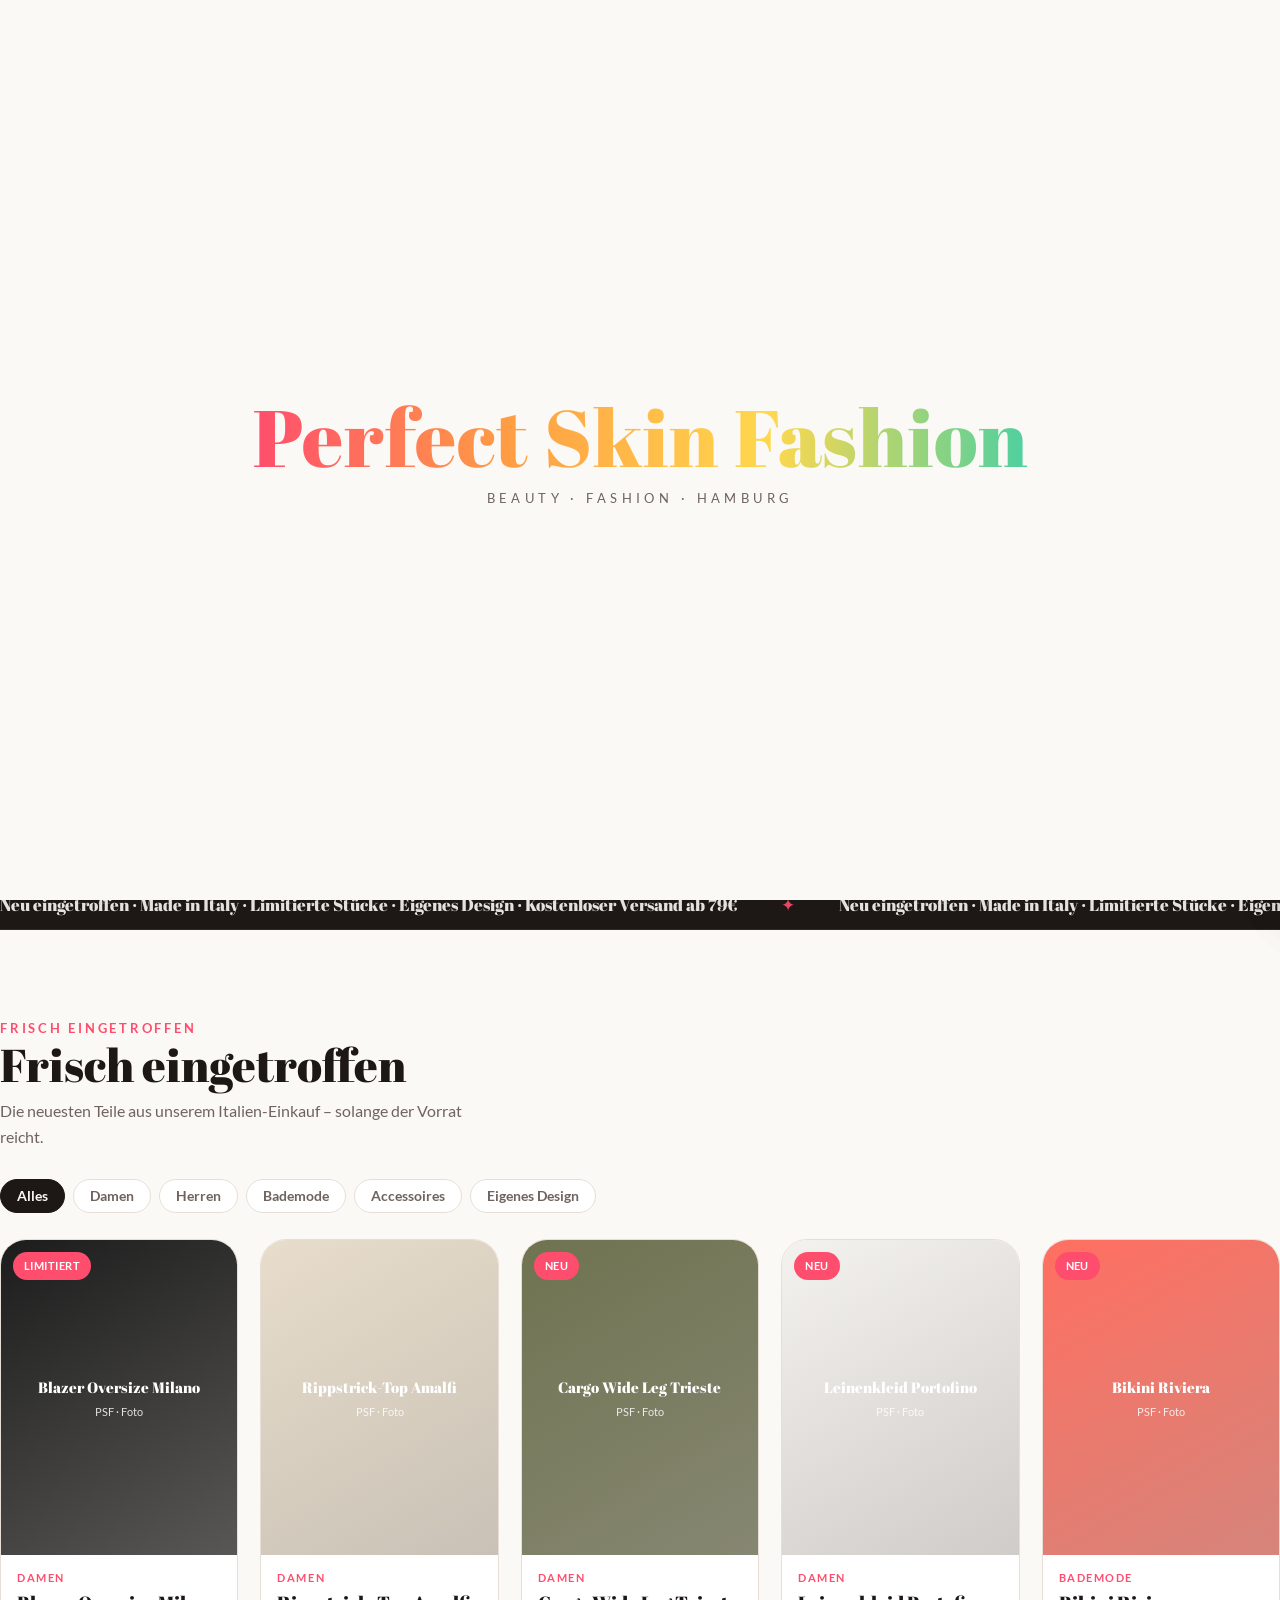
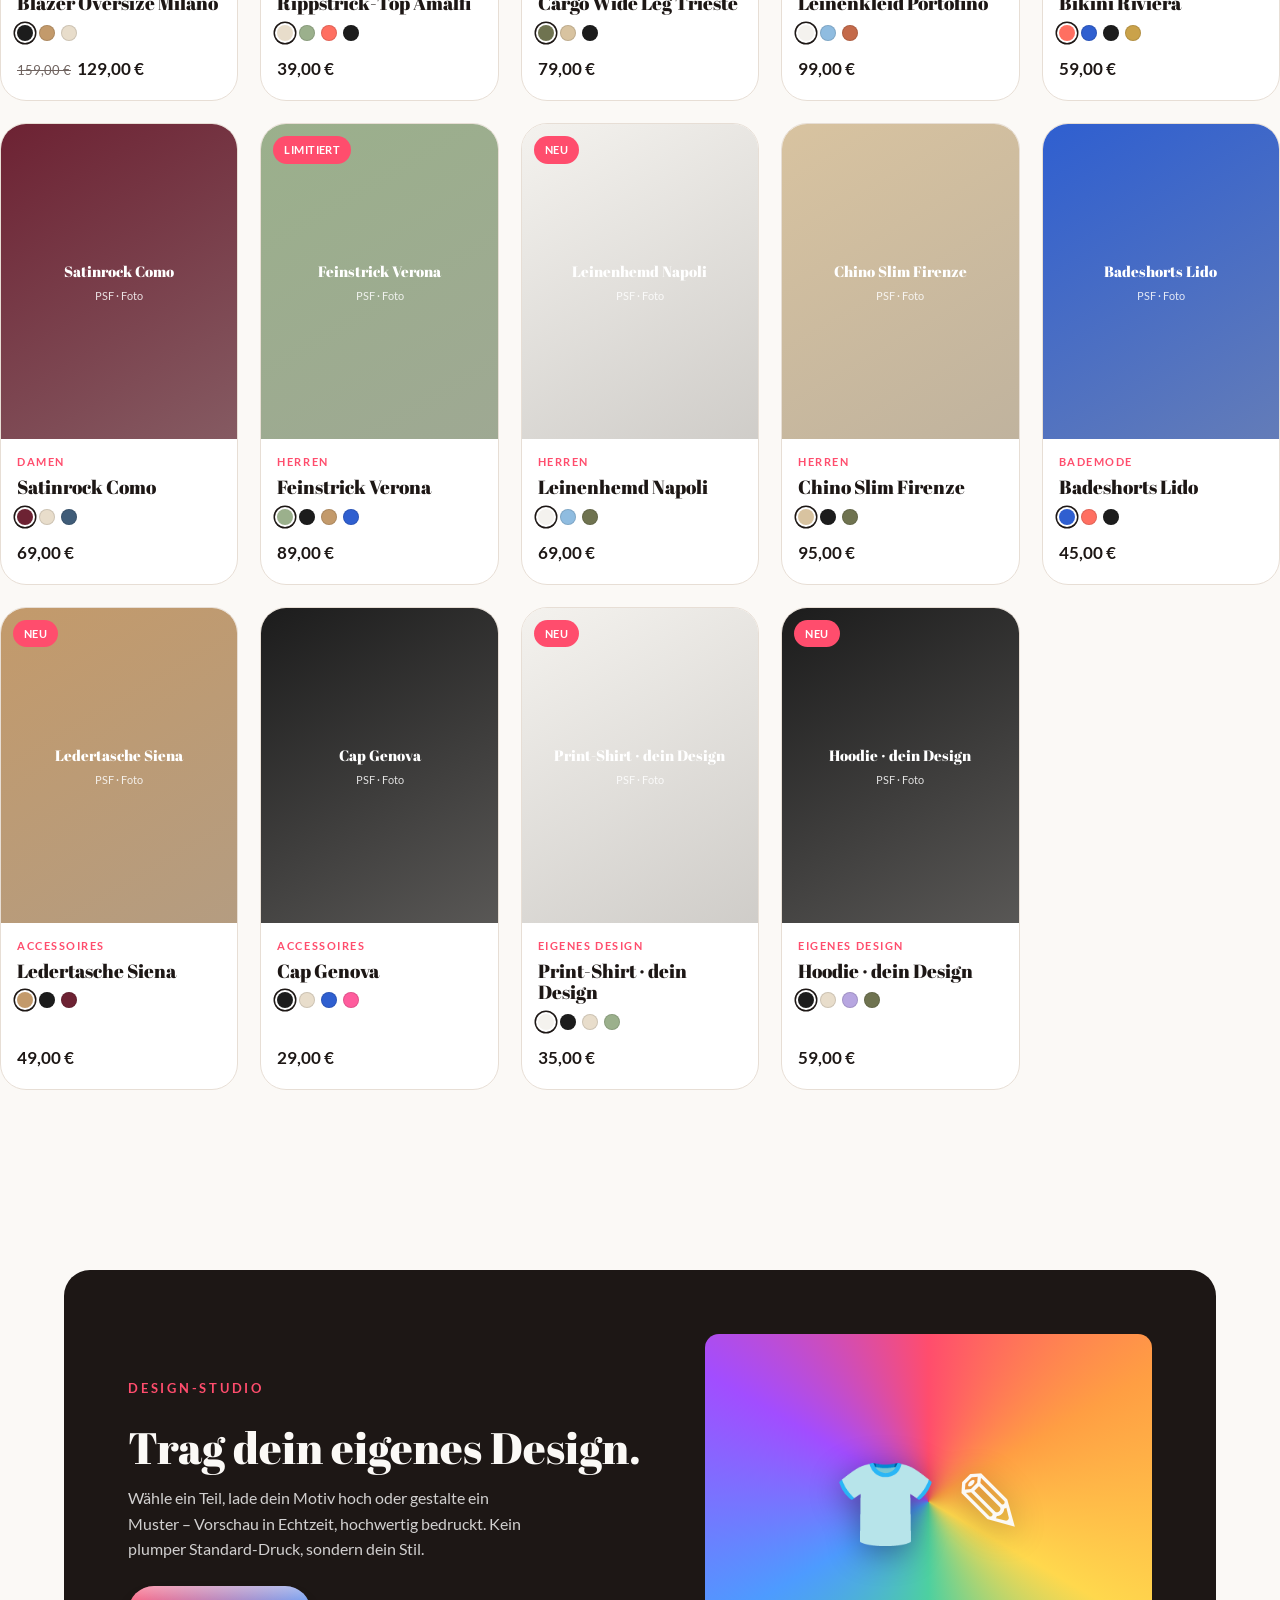
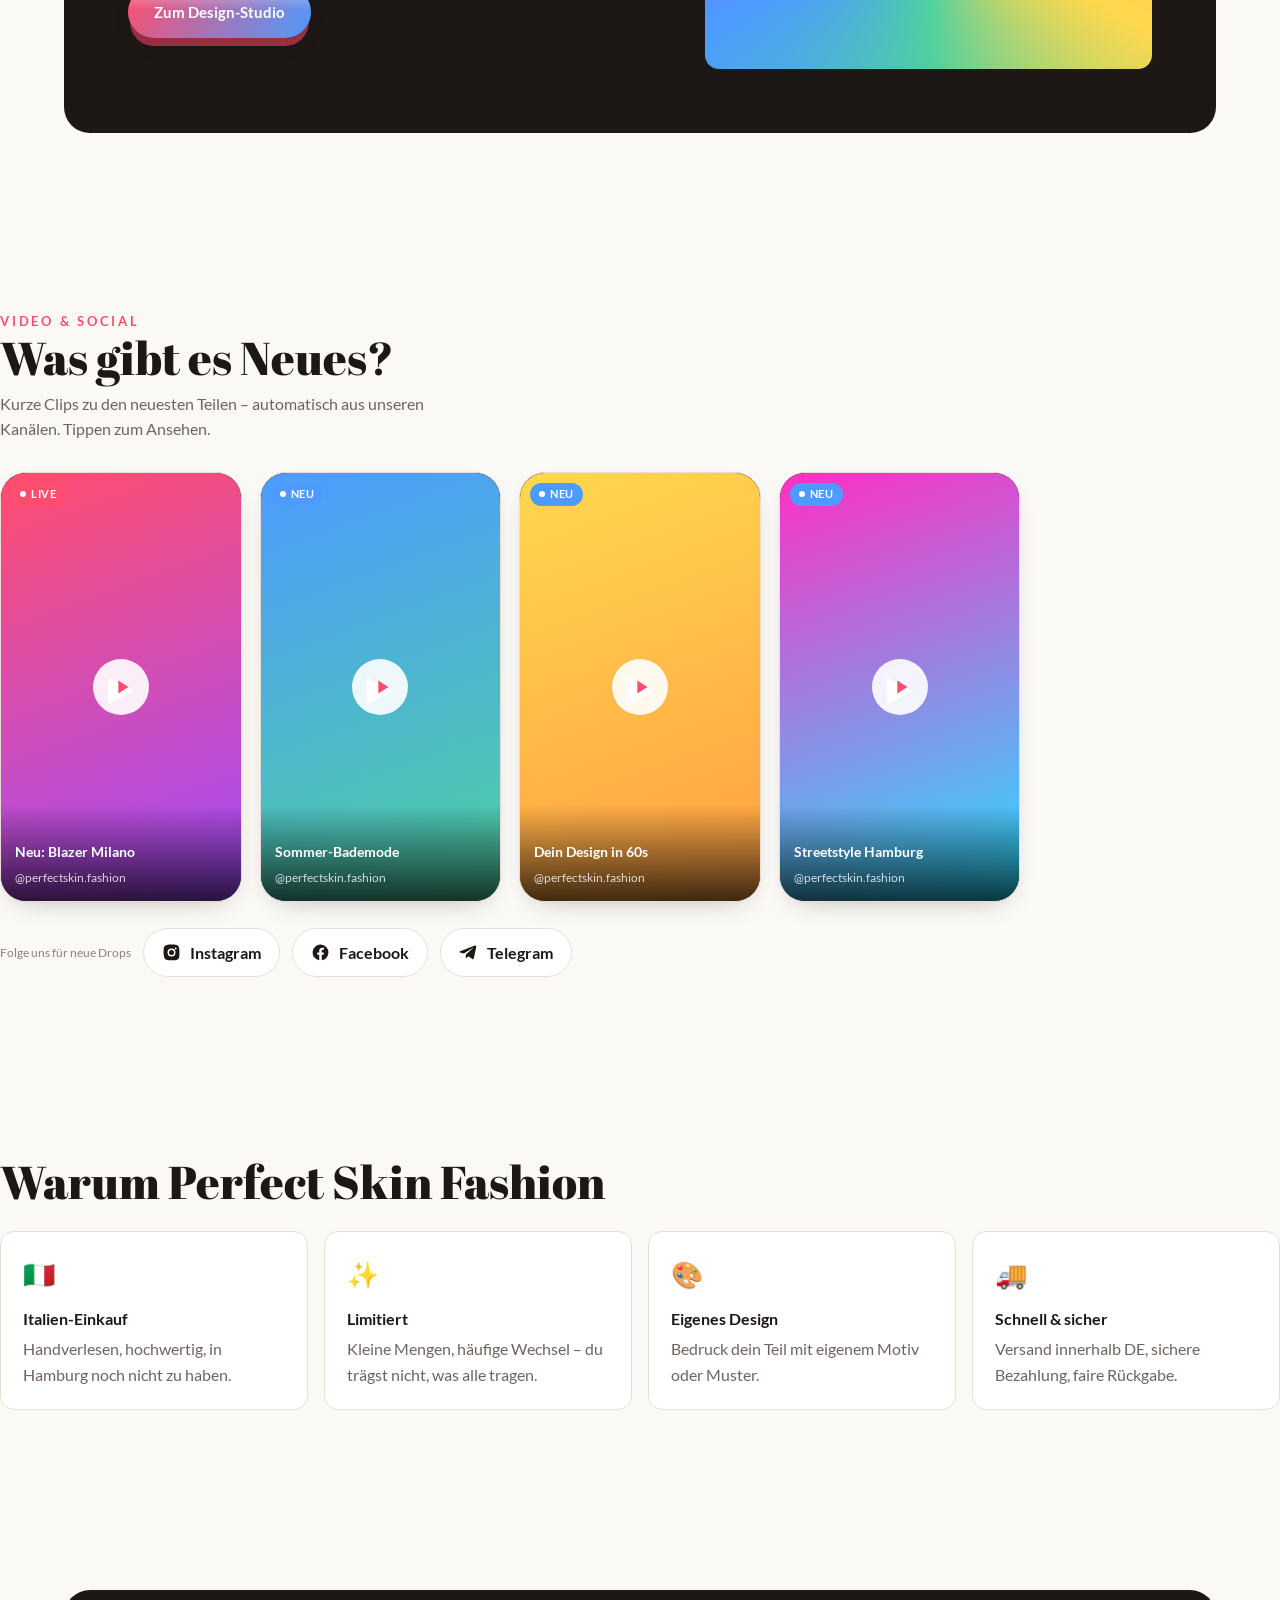
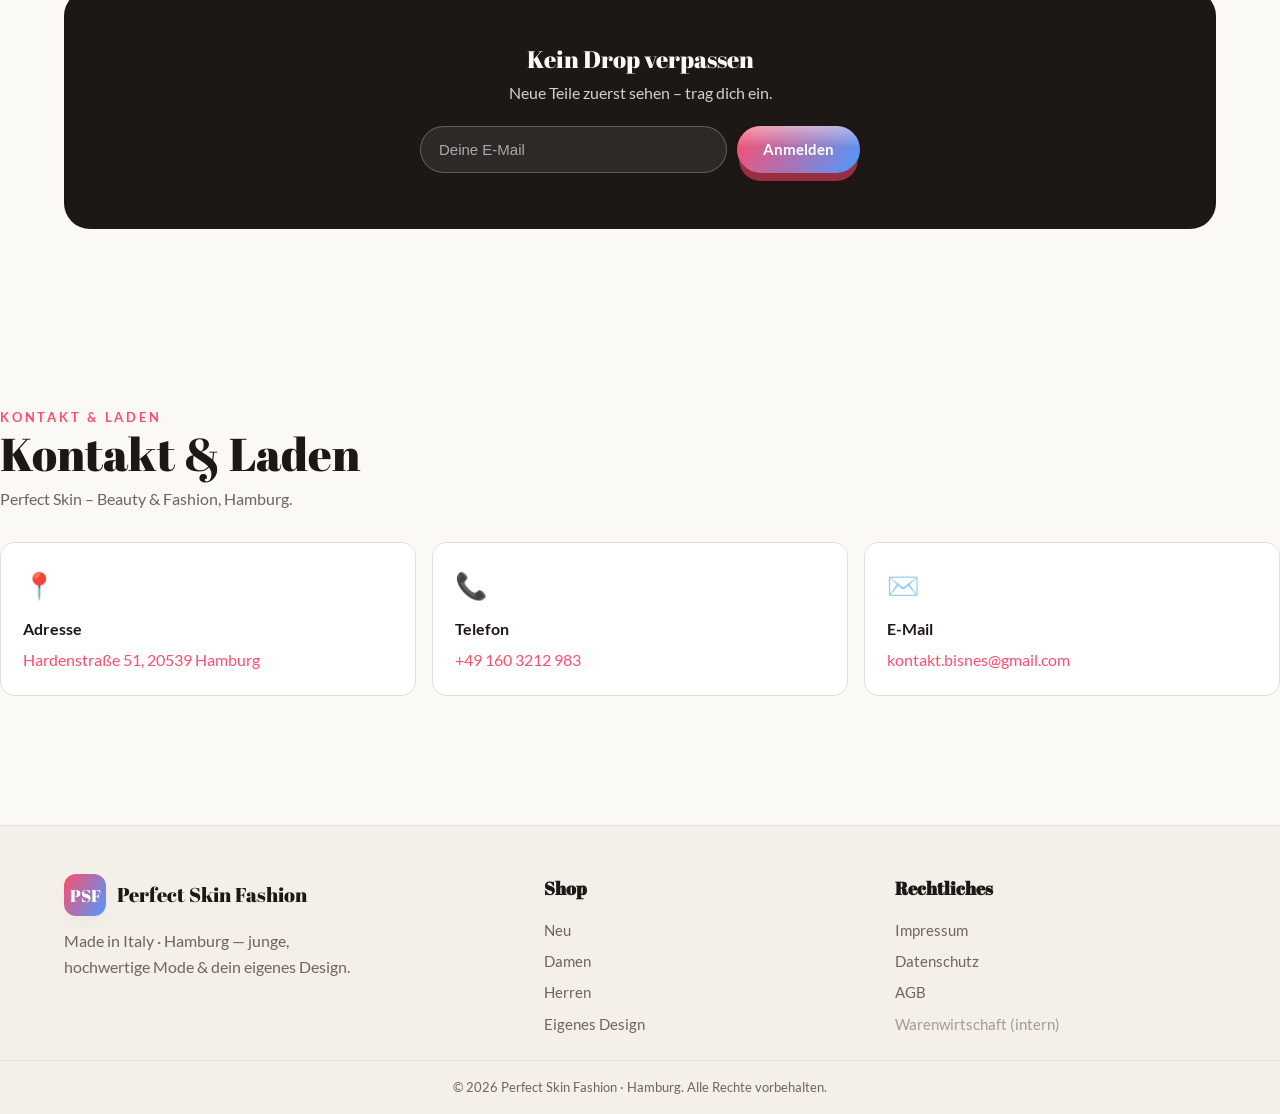
==== index.html @ 399b7d96 "Fashion-Shop, Design-Studio & Warenwirtschaft (Probephase) - index.html: Shop-Startseite mit bewegte" ====
<!DOCTYPE html>
<html lang="de" data-theme="creme">
<head>
  <meta charset="UTF-8">
  <meta name="viewport" content="width=device-width, initial-scale=1.0">
  <title>Perfect Skin Fashion — Made in Italy · Hamburg</title>
  <meta name="description" content="Perfect Skin Fashion — hochwertige, junge Mode aus Italien, in Hamburg noch nicht zu haben. Limitierte Teile, Bademode und dein eigenes Design zum Bedrucken. Shop mit Live-Vorschauen aus Instagram & Facebook.">
  <meta name="theme-color" content="#ff4d6d">
  <link rel="icon" type="image/svg+xml" href="assets/favicon.svg">
  <link rel="manifest" href="manifest.webmanifest">
  <meta property="og:title" content="Perfect Skin Fashion — Made in Italy · Hamburg">
  <meta property="og:description" content="Junge, hochwertige Mode aus Italien. Limitiert. Mit eigenem Design zum Bedrucken.">
  <meta property="og:type" content="website">
  <link rel="preload" href="assets/fonts/Lato-400-latin.woff2" as="font" type="font/woff2" crossorigin>
  <link rel="preload" href="assets/fonts/AbrilFatface-400-latin.woff2" as="font" type="font/woff2" crossorigin>
  <link rel="stylesheet" href="styles.css">
</head>
<body>

  <!-- ===== INTRO (Regenbogen-Schleife) ===== -->
  <div class="intro" id="intro" aria-hidden="true">
    <span class="intro__ribbon a"></span>
    <span class="intro__ribbon b"></span>
    <span class="intro__ribbon c"></span>
    <div class="intro__brand">
      <h1>Perfect Skin Fashion</h1>
      <p data-i18n="intro_sub">Beauty · Fashion · Hamburg</p>
    </div>
  </div>

  <!-- ===== Regenbogen-Rahmen (bleibt als Zierrahmen) ===== -->
  <div class="rainbow-frame" aria-hidden="true"></div>

  <!-- ===== Bewegter Hintergrund ===== -->
  <div class="bg-aurora" aria-hidden="true"><span></span><span></span><span></span></div>

  <!-- ===== TOPBAR: Sprache + Design ===== -->
  <div class="topbar">
    <div class="topbar__inner">
      <div class="pillrow" role="group" aria-label="Sprache">
        <span class="topbar__label">
          <svg viewBox="0 0 24 24" width="14" height="14"><path fill="currentColor" d="M12 2a10 10 0 1 0 0 20 10 10 0 0 0 0-20Zm7.9 9h-3.5a15.7 15.7 0 0 0-1.2-5.4A8 8 0 0 1 19.9 11ZM12 4c.9 1.2 1.9 3.4 2.2 7H9.8C10.1 7.4 11.1 5.2 12 4ZM4.1 13h3.5c.1 2 .5 3.8 1.2 5.4A8 8 0 0 1 4.1 13Zm3.5-2H4.1a8 8 0 0 1 4.7-5.4A15.7 15.7 0 0 0 7.6 11Zm4.4 9c-.9-1.2-1.9-3.4-2.2-7h4.4c-.3 3.6-1.3 5.8-2.2 7Zm3.3-1.6c.6-1.6 1-3.4 1.2-5.4h3.5a8 8 0 0 1-4.7 5.4Z"/></svg>
        </span>
        <button class="pill lang-btn is-active" data-lang="de">DE</button>
        <button class="pill lang-btn" data-lang="en">EN</button>
        <button class="pill lang-btn" data-lang="ru">RU</button>
        <button class="pill lang-btn" data-lang="es">ES</button>
      </div>
      <div class="pillrow" role="group" aria-label="Design">
        <button class="pill pill--swatch theme-btn is-active" data-theme-pick="creme"><i style="background:#fbf9f6"></i><i style="background:#ff4d6d"></i>Crème</button>
        <button class="pill pill--swatch theme-btn" data-theme-pick="mokka"><i style="background:#141010"></i><i style="background:#ffb347"></i>Mokka</button>
        <button class="pill pill--swatch theme-btn" data-theme-pick="neon"><i style="background:#0d0b1a"></i><i style="background:#ff2ec4"></i>Neon</button>
        <button class="pill pill--swatch theme-btn" data-theme-pick="pastel"><i style="background:#fff7fb"></i><i style="background:#ff86b3"></i>Pastell</button>
        <button class="pill pill--swatch theme-btn" data-theme-pick="mono"><i style="background:#fff"></i><i style="background:#111"></i>Mono</button>
        <button class="pill" id="hard-reload" title="Hard Reload">⟳</button>
      </div>
    </div>
  </div>

  <!-- ===== HEADER / NAV ===== -->
  <header class="header" id="top">
    <div class="header__inner">
      <a class="logo" href="#top" aria-label="Perfect Skin Fashion">
        <span class="logo__mark">PSF</span>
        <span>
          <span class="logo__title">Perfect Skin Fashion</span><br>
          <span class="logo__sub">Made in Italy · Hamburg</span>
        </span>
      </a>
      <nav class="nav">
        <a class="nav__link" href="#new" data-i18n="nav_new">Neu</a>
        <a class="nav__link" href="#new" data-i18n="nav_women">Damen</a>
        <a class="nav__link" href="#new" data-i18n="nav_men">Herren</a>
        <a class="nav__link" href="design-studio.html" data-i18n="nav_design">Eigenes Design</a>
        <a class="nav__link" href="#reels" data-i18n="nav_reels">Videos</a>
        <a class="nav__link" href="#contact" data-i18n="nav_contact">Kontakt</a>
      </nav>
      <div class="nav__actions">
        <button class="cart-btn" aria-label="Warenkorb">
          <svg viewBox="0 0 24 24"><path d="M7 4h-2l-1 2v0M6 6h15l-1.5 9h-12L6 6Zm2 13a1.5 1.5 0 1 0 0 3 1.5 1.5 0 0 0 0-3Zm9 0a1.5 1.5 0 1 0 0 3 1.5 1.5 0 0 0 0-3Z" fill="none" stroke="currentColor" stroke-width="1.8" stroke-linejoin="round"/></svg>
          <span class="cart-count">0</span>
        </button>
        <button class="burger" aria-label="Menü"><span></span><span></span><span></span></button>
      </div>
    </div>
  </header>

  <!-- ===== MOBILE NAV ===== -->
  <nav class="mnav" id="mnav">
    <a href="#new" data-i18n="nav_new">Neu</a>
    <a href="#new" data-i18n="nav_women">Damen</a>
    <a href="#new" data-i18n="nav_men">Herren</a>
    <a href="design-studio.html" data-i18n="nav_design">Eigenes Design</a>
    <a href="#reels" data-i18n="nav_reels">Videos</a>
    <a href="#contact" data-i18n="nav_contact">Kontakt</a>
  </nav>

  <main>
    <!-- ===== HERO ===== -->
    <section class="hero wrap">
      <div class="hero__grid">
        <div>
          <p class="eyebrow hero__eyebrow" data-i18n="hero_eyebrow">Neu in Hamburg · Made in Italy</p>
          <h1 class="hero__title"><span data-i18n="hero_title_a">Mode, die es hier</span> <em data-i18n="hero_title_em">so noch nicht gibt.</em></h1>
          <p class="hero__text" data-i18n="hero_text">Hochwertige, junge Bekleidung – in Italien handverlesen. Fresh, modern, limitiert. Und wenn du willst: mit deinem ganz eigenen Design.</p>
          <div class="hero__cta">
            <a class="btn3d btn3d--float" href="#new" data-i18n="hero_shop">Kollektion ansehen</a>
            <a class="btn3d btn3d--ghost" href="design-studio.html" data-i18n="hero_design">Selbst gestalten</a>
          </div>
          <div class="hero__stats">
            <div class="hero__stat"><b>20+</b><span data-i18n="stat_new">neue Teile / Woche</span></div>
            <div class="hero__stat"><b>🇮🇹</b><span data-i18n="stat_it">Einkauf in Italien</span></div>
            <div class="hero__stat"><b>48h</b><span data-i18n="stat_ship">Versand DE</span></div>
          </div>
        </div>
        <div class="hero__stage">
          <div class="hero__card hero__card--1"><div class="ph" style="background:linear-gradient(150deg,#ff4d6d,#a24dff)"><span>Blazer Milano<small>PSF · Foto folgt</small></span></div></div>
          <div class="hero__card hero__card--2"><div class="ph" style="background:linear-gradient(150deg,#4d9bff,#4dd0a0)"><span>Bikini Riviera<small>PSF · Foto folgt</small></span></div></div>
          <div class="hero__card hero__card--3"><div class="ph" style="background:linear-gradient(150deg,#ffd84d,#ff9e43)"><span>Dein Design<small>PSF · Foto folgt</small></span></div></div>
        </div>
      </div>
    </section>

    <!-- ===== TICKER ===== -->
    <div class="ticker"><div class="ticker__track">
      <span data-i18n="ticker">Neu eingetroffen · Made in Italy · Limitierte Stücke · Eigenes Design · Kostenloser Versand ab 79€</span>
      <span data-i18n="ticker">Neu eingetroffen · Made in Italy · Limitierte Stücke · Eigenes Design · Kostenloser Versand ab 79€</span>
    </div></div>

    <!-- ===== NEU / PRODUKTE ===== -->
    <section class="sec wrap" id="new">
      <div class="sec__head">
        <div>
          <p class="eyebrow" data-i18n="new_title">Frisch eingetroffen</p>
          <h2 class="sec__title" data-i18n="new_title">Frisch eingetroffen</h2>
          <p class="sec__sub" data-i18n="new_sub">Die neuesten Teile aus unserem Italien-Einkauf – solange der Vorrat reicht.</p>
        </div>
      </div>
      <div class="filters">
        <button class="chip is-active" data-filter="all" data-i18n="f_all">Alles</button>
        <button class="chip" data-filter="women" data-i18n="f_women">Damen</button>
        <button class="chip" data-filter="men" data-i18n="f_men">Herren</button>
        <button class="chip" data-filter="swim" data-i18n="f_swim">Bademode</button>
        <button class="chip" data-filter="acc" data-i18n="f_acc">Accessoires</button>
        <button class="chip" data-filter="design" data-i18n="f_design">Eigenes Design</button>
      </div>
      <div class="grid" id="product-grid"></div>
    </section>

    <!-- ===== DESIGN-STUDIO-BANNER ===== -->
    <section class="sec">
      <div class="studio">
        <div class="studio__inner">
          <div>
            <p class="eyebrow" style="color:var(--accent)" data-i18n="studio_eyebrow">Design-Studio</p>
            <h2 data-i18n="studio_title">Trag dein eigenes Design.</h2>
            <p data-i18n="studio_text">Wähle ein Teil, lade dein Motiv hoch oder gestalte ein Muster – Vorschau in Echtzeit, hochwertig bedruckt. Kein plumper Standard-Druck, sondern dein Stil.</p>
            <a class="btn3d btn3d--float" href="design-studio.html" data-i18n="studio_cta">Zum Design-Studio</a>
          </div>
          <div class="studio__art" aria-hidden="true"></div>
        </div>
      </div>
    </section>

    <!-- ===== VIDEO / SOCIAL ===== -->
    <section class="sec wrap" id="reels">
      <div class="sec__head">
        <div>
          <p class="eyebrow" data-i18n="reels_eyebrow">Video & Social</p>
          <h2 class="sec__title" data-i18n="reels_title">Was gibt es Neues?</h2>
          <p class="sec__sub" data-i18n="reels_sub">Kurze Clips zu den neuesten Teilen – automatisch aus unseren Kanälen. Tippen zum Ansehen.</p>
        </div>
      </div>
      <div class="reels" id="reels-grid"></div>
      <div class="social-row">
        <span class="topbar__label" style="align-self:center" data-i18n="social_follow">Folge uns für neue Drops</span>
        <a class="social-link" href="https://www.instagram.com/" target="_blank" rel="noopener">
          <svg viewBox="0 0 24 24"><path d="M12 2c2.7 0 3.1 0 4.1.1 1.1 0 1.8.2 2.5.5.6.2 1.1.5 1.6 1s.8 1 1 1.6c.3.6.4 1.4.5 2.5C22 8.9 22 9.3 22 12s0 3.1-.1 4.1c0 1.1-.2 1.8-.5 2.5-.2.6-.5 1.1-1 1.6s-1 .8-1.6 1c-.6.3-1.4.4-2.5.5-1 .1-1.4.1-4.1.1s-3.1 0-4.1-.1c-1.1 0-1.8-.2-2.5-.5-.6-.2-1.1-.5-1.6-1s-.8-1-1-1.6c-.3-.6-.4-1.4-.5-2.5C2 15.1 2 14.7 2 12s0-3.1.1-4.1c0-1.1.2-1.8.5-2.5.2-.6.5-1.1 1-1.6s1-.8 1.6-1c.6-.3 1.4-.4 2.5-.5C8.9 2 9.3 2 12 2Zm0 5a5 5 0 1 0 0 10 5 5 0 0 0 0-10Zm0 8.2a3.2 3.2 0 1 1 0-6.4 3.2 3.2 0 0 1 0 6.4Zm5.3-9.5a1.2 1.2 0 1 0 0 2.4 1.2 1.2 0 0 0 0-2.4Z"/></svg>Instagram</a>
        <a class="social-link" href="https://www.facebook.com/" target="_blank" rel="noopener">
          <svg viewBox="0 0 24 24"><path d="M22 12a10 10 0 1 0-11.6 9.9v-7H7.9V12h2.5V9.8c0-2.5 1.5-3.9 3.8-3.9 1.1 0 2.2.2 2.2.2v2.5h-1.3c-1.2 0-1.6.8-1.6 1.6V12h2.8l-.4 2.9h-2.3v7A10 10 0 0 0 22 12Z"/></svg>Facebook</a>
        <a class="social-link" href="https://t.me/kontakt_AliS" target="_blank" rel="noopener">
          <svg viewBox="0 0 24 24"><path d="M21.9 4.3 18.7 19.5c-.2 1-.9 1.3-1.8.8l-5-3.7-2.4 2.3c-.3.3-.5.5-1 .5l.3-4.9 9-8.1c.4-.3-.1-.5-.6-.2L6.1 13.4l-4.8-1.5c-1-.3-1-1 .2-1.5l18.7-7.2c.9-.3 1.6.2 1.4 1.1Z"/></svg>Telegram</a>
      </div>
    </section>

    <!-- ===== USP ===== -->
    <section class="sec wrap">
      <h2 class="sec__title" style="margin-bottom:24px" data-i18n="usp_title">Warum Perfect Skin Fashion</h2>
      <div class="usp">
        <div class="usp__item"><div class="ic">🇮🇹</div><b data-i18n="usp1_t">Italien-Einkauf</b><p data-i18n="usp1_x">Handverlesen, hochwertig, in Hamburg noch nicht zu haben.</p></div>
        <div class="usp__item"><div class="ic">✨</div><b data-i18n="usp2_t">Limitiert</b><p data-i18n="usp2_x">Kleine Mengen, häufige Wechsel – du trägst nicht, was alle tragen.</p></div>
        <div class="usp__item"><div class="ic">🎨</div><b data-i18n="usp3_t">Eigenes Design</b><p data-i18n="usp3_x">Bedruck dein Teil mit eigenem Motiv oder Muster.</p></div>
        <div class="usp__item"><div class="ic">🚚</div><b data-i18n="usp4_t">Schnell & sicher</b><p data-i18n="usp4_x">Versand innerhalb DE, sichere Bezahlung, faire Rückgabe.</p></div>
      </div>
    </section>

    <!-- ===== NEWSLETTER ===== -->
    <section class="sec">
      <div class="news">
        <h2 data-i18n="news_title">Kein Drop verpassen</h2>
        <p style="color:rgba(255,255,255,.8);margin-top:8px" data-i18n="news_text">Neue Teile zuerst sehen – trag dich ein.</p>
        <form id="news-form">
          <input type="email" required data-i18n-ph="news_ph" placeholder="Deine E-Mail">
          <button class="btn3d" type="submit" data-i18n="news_btn">Anmelden</button>
        </form>
      </div>
    </section>

    <!-- ===== KONTAKT ===== -->
    <section class="sec wrap" id="contact">
      <div class="sec__head">
        <div>
          <p class="eyebrow" data-i18n="contact_title">Kontakt & Laden</p>
          <h2 class="sec__title" data-i18n="contact_title">Kontakt & Laden</h2>
          <p class="sec__sub" data-i18n="contact_sub">Perfect Skin – Beauty & Fashion, Hamburg.</p>
        </div>
      </div>
      <div class="usp">
        <div class="usp__item"><div class="ic">📍</div><b data-i18n="co_addr">Adresse</b><p><a href="https://www.google.com/maps/dir/?api=1&destination=53.5363949,10.0321941" target="_blank" rel="noopener" style="color:var(--accent);text-decoration:none">Hardenstraße 51, 20539 Hamburg</a></p></div>
        <div class="usp__item"><div class="ic">📞</div><b data-i18n="co_phone">Telefon</b><p><a href="tel:+491603212983" style="color:var(--accent);text-decoration:none">+49 160 3212 983</a></p></div>
        <div class="usp__item"><div class="ic">✉️</div><b data-i18n="co_mail">E-Mail</b><p><a href="mailto:kontakt.bisnes@gmail.com" style="color:var(--accent);text-decoration:none">kontakt.bisnes@gmail.com</a></p></div>
      </div>
    </section>
  </main>

  <!-- ===== FOOTER ===== -->
  <footer class="footer">
    <div class="footer__inner">
      <div>
        <div class="logo" style="margin-bottom:12px"><span class="logo__mark">PSF</span><span class="logo__title">Perfect Skin Fashion</span></div>
        <p style="max-width:34ch">Made in Italy · Hamburg — junge, hochwertige Mode & dein eigenes Design.</p>
      </div>
      <div>
        <h4 data-i18n="ft_shop">Shop</h4>
        <a href="#new" data-i18n="nav_new">Neu</a>
        <a href="#new" data-i18n="nav_women">Damen</a>
        <a href="#new" data-i18n="nav_men">Herren</a>
        <a href="design-studio.html" data-i18n="nav_design">Eigenes Design</a>
      </div>
      <div>
        <h4 data-i18n="ft_legal">Rechtliches</h4>
        <a href="impressum.html" data-i18n="ft_impressum">Impressum</a>
        <a href="impressum.html#datenschutz" data-i18n="ft_privacy">Datenschutz</a>
        <a href="impressum.html#agb" data-i18n="ft_agb">AGB</a>
        <a href="warehouse.html" data-i18n="warehouse" style="opacity:.6">Warenwirtschaft (intern)</a>
      </div>
    </div>
    <div class="footer__bottom"><span data-i18n="ft_copy">© 2026 Perfect Skin Fashion · Hamburg. Alle Rechte vorbehalten.</span></div>
  </footer>

  <!-- ===== WARENKORB-DRAWER ===== -->
  <div class="overlay" id="overlay"></div>
  <aside class="drawer" id="drawer" aria-label="Warenkorb">
    <div class="drawer__head"><h3 data-i18n="cart_title">Warenkorb</h3><button class="drawer__close" aria-label="close">&times;</button></div>
    <div class="drawer__body"></div>
    <div class="drawer__foot">
      <div class="drawer__total"><span data-i18n="cart_total">Summe</span><span>0,00 €</span></div>
      <button class="btn3d" data-checkout data-i18n="checkout">Zur Kasse</button>
    </div>
  </aside>

  <!-- ===== PRODUKT-MODAL ===== -->
  <div class="modal" id="modal" aria-label="Produkt"><div class="modal__card"></div></div>

  <script src="app.js"></script>
</body>
</html>
---- styles.css ----
/* ===================================================================
   Perfect Skin Fashion — styles
   Fashion-Shop (Hamburg). Angelehnt an Perfect Skin Beauty (Crème/Mokka),
   aber deutlich frischer: bewegter Hintergrund, Regenbogen-Intro + -Rahmen,
   3D-Buttons, mehrere Farb-Themes, Produkt-Hover-Zoom.
   UI-Text mehrsprachig (DE/EN/RU/ES) über app.js.
   =================================================================== */

/* ---------- Web-Fonts (selbst gehostet, aus der Beauty-Seite) ---------- */
@font-face{font-family:"Lato";font-style:normal;font-weight:400;font-display:swap;
  src:url("assets/fonts/Lato-400-latin.woff2") format("woff2");}
@font-face{font-family:"Lato";font-style:normal;font-weight:700;font-display:swap;
  src:url("assets/fonts/Lato-700-latin.woff2") format("woff2");}
@font-face{font-family:"Lato";font-style:normal;font-weight:300;font-display:swap;
  src:url("assets/fonts/Lato-300-latin.woff2") format("woff2");}
@font-face{font-family:"Abril Fatface";font-style:normal;font-weight:400;font-display:swap;
  src:url("assets/fonts/AbrilFatface-400-latin.woff2") format("woff2");}
@font-face{font-family:"Prata";font-style:normal;font-weight:400;font-display:swap;
  src:url("assets/fonts/Prata-400-cyrillic.woff2") format("woff2");}

/* ===================== THEMES (Farbwelten) ===================== */
:root{
  /* Basis: „Neon Crème" — hell, warm, mit frischem Coral-Akzent */
  --page:#fbf9f6; --section:#f4efe9; --card:#ffffff; --header-bg:rgba(251,249,246,.82);
  --ink:#1d1715; --body:#6f635f; --line:#e7ded5;
  --accent:#ff4d6d; --accent-2:#4d9bff; --accent-ink:#ffffff;
  --taupe:#ae9c96;
  --band-bg:#1d1715; --band-text:#fbf9f6;
  --radius:14px; --radius-lg:26px; --maxw:1280px;
  --pad-x:clamp(18px,5vw,110px);
  --shadow:0 24px 60px -28px rgba(29,23,21,.45);
  --shadow-sm:0 10px 28px -16px rgba(29,23,21,.40);
  --sheen:rgba(255,255,255,.55);
  --grad:linear-gradient(120deg,var(--accent),var(--accent-2));
  --rainbow:linear-gradient(90deg,#ff4d6d,#ff9e43,#ffd84d,#4dd0a0,#4d9bff,#a24dff,#ff4d6d);
  --blob-1:rgba(255,77,109,.16); --blob-2:rgba(77,155,255,.14); --blob-3:rgba(162,77,255,.12);
  --font-body:"Lato","Helvetica Neue",Arial,sans-serif;
  --font-head:"Abril Fatface","Prata",Georgia,serif;
}
:root[data-theme="mokka"]{
  --page:#141010; --section:#1e1815; --card:#271f1b; --header-bg:rgba(20,16,16,.86);
  --ink:#f5efe8; --body:#bda99f; --line:#3a2f28;
  --accent:#ffb347; --accent-2:#ff6f91; --accent-ink:#241812;
  --band-bg:#0d0a09; --band-text:#f5efe8;
  --shadow:0 24px 60px -28px rgba(0,0,0,.7);
  --blob-1:rgba(255,179,71,.12); --blob-2:rgba(255,111,145,.10); --blob-3:rgba(120,90,255,.10);
}
:root[data-theme="neon"]{
  --page:#0d0b1a; --section:#151130; --card:#1b1640; --header-bg:rgba(13,11,26,.82);
  --ink:#f2f0ff; --body:#b7b2d8; --line:#2c2560;
  --accent:#ff2ec4; --accent-2:#28e0ff; --accent-ink:#0d0b1a;
  --band-bg:#080614; --band-text:#f2f0ff;
  --shadow:0 24px 70px -26px rgba(120,40,255,.55);
  --blob-1:rgba(255,46,196,.20); --blob-2:rgba(40,224,255,.18); --blob-3:rgba(120,60,255,.18);
}
:root[data-theme="pastel"]{
  --page:#fff7fb; --section:#fdeef6; --card:#ffffff; --header-bg:rgba(255,247,251,.82);
  --ink:#3a2b38; --body:#8a7686; --line:#f3dced;
  --accent:#ff86b3; --accent-2:#8ec9ff; --accent-ink:#3a2b38;
  --band-bg:#3a2b38; --band-text:#fff7fb;
  --blob-1:rgba(255,134,179,.20); --blob-2:rgba(142,201,255,.20); --blob-3:rgba(200,160,255,.16);
}
:root[data-theme="mono"]{
  --page:#ffffff; --section:#f3f3f3; --card:#ffffff; --header-bg:rgba(255,255,255,.85);
  --ink:#0f0f0f; --body:#5a5a5a; --line:#e3e3e3;
  --accent:#111111; --accent-2:#111111; --accent-ink:#ffffff;
  --band-bg:#0f0f0f; --band-text:#ffffff;
  --blob-1:rgba(0,0,0,.05); --blob-2:rgba(0,0,0,.04); --blob-3:rgba(0,0,0,.03);
  --rainbow:linear-gradient(90deg,#111,#555,#999,#555,#111);
}

/* ===================== RESET / BASE ===================== */
*{box-sizing:border-box;margin:0;padding:0}
html{scroll-behavior:smooth}
body{
  font-family:var(--font-body); color:var(--body); background:var(--page);
  line-height:1.6; overflow-x:hidden; -webkit-font-smoothing:antialiased;
  transition:background .5s ease,color .5s ease;
}
h1,h2,h3{font-family:var(--font-head);font-weight:400;color:var(--ink);line-height:1.1}
a{color:inherit}
img{max-width:100%;display:block}
button{font-family:inherit;cursor:pointer;border:0;background:none;color:inherit}
.wrap{max-width:var(--maxw);margin-inline:auto;padding-inline:var(--pad-x)}
section{position:relative;z-index:1}
.eyebrow{font-size:12.5px;letter-spacing:.22em;text-transform:uppercase;color:var(--accent);font-weight:700}
.muted{color:var(--body)}

/* ===================== BEWEGTER HINTERGRUND ===================== */
.bg-aurora{position:fixed;inset:0;z-index:0;pointer-events:none;overflow:hidden}
.bg-aurora span{position:absolute;border-radius:50%;filter:blur(70px);opacity:.9;
  will-change:transform}
.bg-aurora span:nth-child(1){width:46vw;height:46vw;left:-8vw;top:-6vw;background:var(--blob-1);
  animation:drift1 26s ease-in-out infinite}
.bg-aurora span:nth-child(2){width:40vw;height:40vw;right:-6vw;top:18vh;background:var(--blob-2);
  animation:drift2 32s ease-in-out infinite}
.bg-aurora span:nth-child(3){width:38vw;height:38vw;left:24vw;bottom:-12vw;background:var(--blob-3);
  animation:drift3 30s ease-in-out infinite}
@keyframes drift1{0%,100%{transform:translate(0,0) scale(1)}50%{transform:translate(6vw,4vh) scale(1.12)}}
@keyframes drift2{0%,100%{transform:translate(0,0) scale(1)}50%{transform:translate(-5vw,6vh) scale(1.08)}}
@keyframes drift3{0%,100%{transform:translate(0,0) scale(1)}50%{transform:translate(4vw,-5vh) scale(1.15)}}

/* feines Raster/Grain optional über Sektionen */
.bg-aurora::after{content:"";position:absolute;inset:0;
  background:radial-gradient(circle at 50% 0%,transparent 60%,rgba(0,0,0,.04));}

/* ===================== REGENBOGEN-RAHMEN ===================== */
.rainbow-frame{position:fixed;inset:0;z-index:60;pointer-events:none;
  border:6px solid transparent;
  border-image:var(--rainbow) 1;
  background:
    linear-gradient(var(--rainbow)) top/100% 6px no-repeat,
    linear-gradient(var(--rainbow)) bottom/100% 6px no-repeat,
    linear-gradient(var(--rainbow)) left/6px 100% no-repeat,
    linear-gradient(var(--rainbow)) right/6px 100% no-repeat;
  background-size:200% 6px,200% 6px,6px 200%,6px 200%;
  animation:frameflow 8s linear infinite;
  opacity:0;transition:opacity .8s ease;mix-blend-mode:normal;
  border-radius:2px;
}
.rainbow-frame.on{opacity:.9}
@keyframes frameflow{
  0%{background-position:0 top,0 bottom,left 0,right 0}
  100%{background-position:200% top,-200% bottom,left 200%,right -200%}
}

/* ===================== INTRO (Regenbogen-Schleife) ===================== */
.intro{position:fixed;inset:0;z-index:200;background:var(--page);
  display:grid;place-items:center;overflow:hidden;transition:opacity .7s ease,visibility .7s}
.intro.done{opacity:0;visibility:hidden}
.intro__ribbon{position:absolute;left:-40vw;top:38%;width:180vw;height:120px;
  background:var(--rainbow);background-size:50% 100%;
  filter:blur(2px) saturate(1.2);border-radius:100px;
  transform:rotate(-8deg);opacity:.95;
  animation:ribbonSweep 2.4s cubic-bezier(.7,0,.2,1) forwards}
.intro__ribbon.b{top:52%;height:70px;animation-delay:.15s;opacity:.7}
.intro__ribbon.c{top:30%;height:44px;animation-delay:.3s;opacity:.5}
@keyframes ribbonSweep{
  0%{transform:translateX(0) rotate(-8deg) scaleY(1)}
  55%{transform:translateX(30vw) rotate(-3deg) scaleY(1.1)}
  100%{transform:translateX(120vw) rotate(2deg) scaleY(.2);opacity:0}
}
.intro__brand{position:relative;z-index:2;text-align:center;opacity:0;
  animation:brandIn 1s ease .9s forwards}
.intro__brand h1{font-size:clamp(34px,8vw,80px);letter-spacing:.01em;
  background:var(--rainbow);background-size:200% auto;-webkit-background-clip:text;background-clip:text;
  color:transparent;animation:shine 4s linear infinite}
.intro__brand p{margin-top:8px;letter-spacing:.34em;text-transform:uppercase;font-size:13px;color:var(--body)}
@keyframes brandIn{from{opacity:0;transform:translateY(16px)}to{opacity:1;transform:translateY(0)}}
@keyframes shine{to{background-position:200% center}}

/* ===================== TOPBAR (Sprache + Design) ===================== */
.topbar{position:sticky;top:0;z-index:50;background:var(--header-bg);
  backdrop-filter:blur(14px);border-bottom:1px solid var(--line)}
.topbar__inner{display:flex;flex-wrap:wrap;gap:10px;justify-content:space-between;align-items:center;
  max-width:var(--maxw);margin-inline:auto;padding:7px var(--pad-x)}
.pillrow{display:flex;gap:5px;align-items:center;flex-wrap:wrap}
.pill{padding:5px 11px;border-radius:100px;border:1px solid var(--line);background:var(--card);
  font-size:12.5px;font-weight:700;color:var(--body);transition:.2s;line-height:1}
.pill:hover{color:var(--ink);border-color:var(--accent)}
.pill.is-active{background:var(--grad);color:var(--accent-ink);border-color:transparent}
.pill--swatch{display:inline-flex;align-items:center;gap:6px}
.pill--swatch i{width:11px;height:11px;border-radius:50%;display:inline-block;box-shadow:inset 0 0 0 1px rgba(0,0,0,.1)}
.topbar__label{font-size:12px;color:var(--body);display:inline-flex;align-items:center;gap:4px;opacity:.8}

/* ===================== HEADER / NAV ===================== */
.header{position:sticky;top:41px;z-index:45;background:var(--header-bg);
  backdrop-filter:blur(14px);border-bottom:1px solid var(--line)}
.header__inner{display:flex;align-items:center;justify-content:space-between;gap:16px;
  max-width:var(--maxw);margin-inline:auto;padding:12px var(--pad-x)}
.logo{display:flex;align-items:center;gap:11px;text-decoration:none}
.logo__mark{width:42px;height:42px;border-radius:12px;display:grid;place-items:center;
  background:var(--grad);color:var(--accent-ink);font-family:var(--font-head);font-size:17px;
  box-shadow:var(--shadow-sm)}
.logo__title{font-family:var(--font-head);font-size:20px;color:var(--ink);line-height:1}
.logo__sub{font-size:11px;letter-spacing:.18em;text-transform:uppercase;color:var(--accent);font-weight:700}
.nav{display:flex;gap:22px;align-items:center}
.nav__link{text-decoration:none;color:var(--ink);font-weight:700;font-size:15px;position:relative;padding:4px 0}
.nav__link::after{content:"";position:absolute;left:0;bottom:-2px;height:2px;width:0;background:var(--grad);transition:width .25s}
.nav__link:hover::after{width:100%}
.nav__actions{display:flex;gap:10px;align-items:center}
.cart-btn{position:relative;width:44px;height:44px;border-radius:12px;background:var(--card);
  border:1px solid var(--line);display:grid;place-items:center;transition:.2s}
.cart-btn:hover{border-color:var(--accent);transform:translateY(-2px)}
.cart-btn svg{width:20px;height:20px;fill:var(--ink)}
.cart-count{position:absolute;top:-6px;right:-6px;min-width:20px;height:20px;padding:0 5px;
  border-radius:100px;background:var(--accent);color:var(--accent-ink);font-size:11px;font-weight:700;
  display:grid;place-items:center;transform:scale(0);transition:transform .2s}
.cart-count.show{transform:scale(1)}
.burger{display:none;width:44px;height:44px;border-radius:12px;border:1px solid var(--line);
  background:var(--card);flex-direction:column;gap:5px;align-items:center;justify-content:center}
.burger span{width:20px;height:2px;background:var(--ink);border-radius:2px;transition:.25s}

/* ===================== 3D-BUTTONS ===================== */
.btn3d{position:relative;display:inline-flex;align-items:center;gap:9px;
  padding:14px 26px;border-radius:100px;font-weight:700;font-size:15px;text-decoration:none;
  color:var(--accent-ink);background:var(--grad);
  box-shadow:0 10px 0 -2px color-mix(in srgb,var(--accent) 60%,#000 40%),var(--shadow-sm);
  transform:translateY(0);transition:transform .12s ease,box-shadow .12s ease,filter .2s;
  isolation:isolate;overflow:hidden;border:0}
.btn3d::before{content:"";position:absolute;inset:0;z-index:-1;
  background:linear-gradient(180deg,var(--sheen),transparent 45%);opacity:.8}
.btn3d::after{content:"";position:absolute;top:0;left:-120%;width:60%;height:100%;
  background:linear-gradient(100deg,transparent,rgba(255,255,255,.55),transparent);
  transform:skewX(-18deg);transition:left .6s}
.btn3d:hover{transform:translateY(-3px);filter:brightness(1.04)}
.btn3d:hover::after{left:130%}
.btn3d:active{transform:translateY(5px);box-shadow:0 3px 0 -2px color-mix(in srgb,var(--accent) 60%,#000 40%)}
.btn3d--ghost{color:var(--ink);background:var(--card);
  box-shadow:0 8px 0 -2px var(--line),var(--shadow-sm)}
.btn3d--ghost::before{opacity:0}
.btn3d--float{animation:floaty 3.6s ease-in-out infinite}
@keyframes floaty{0%,100%{transform:translateY(0)}50%{transform:translateY(-6px)}}
.btn-sm{padding:10px 18px;font-size:13.5px}

/* ===================== HERO ===================== */
.hero{padding:clamp(48px,8vw,110px) 0 clamp(40px,6vw,80px);position:relative}
.hero__grid{display:grid;grid-template-columns:1.05fr .95fr;gap:clamp(24px,4vw,60px);align-items:center}
.hero__eyebrow{opacity:0;animation:heroUp .7s ease .1s forwards}
.hero__title{font-size:clamp(38px,7vw,78px);margin:12px 0 16px;opacity:0;animation:heroUp .7s ease .2s forwards}
.hero__title em{font-style:normal;background:var(--rainbow);background-size:200% auto;
  -webkit-background-clip:text;background-clip:text;color:transparent;animation:shine 5s linear infinite}
.hero__text{font-size:18px;max-width:44ch;opacity:0;animation:heroUp .7s ease .32s forwards}
.hero__cta{display:flex;gap:14px;flex-wrap:wrap;margin-top:26px;opacity:0;animation:heroUp .7s ease .44s forwards}
@keyframes heroUp{from{opacity:0;transform:translateY(22px)}to{opacity:1;transform:translateY(0)}}
.hero__stats{display:flex;gap:26px;margin-top:34px;flex-wrap:wrap}
.hero__stat b{font-family:var(--font-head);font-size:26px;color:var(--ink);display:block}
.hero__stat span{font-size:12.5px;letter-spacing:.05em}
/* Hero-Collage aus animierten Karten */
.hero__stage{position:relative;aspect-ratio:1/1;perspective:1200px}
.hero__card{position:absolute;border-radius:var(--radius-lg);overflow:hidden;box-shadow:var(--shadow);
  background:var(--card);border:1px solid var(--line)}
.hero__card img,.hero__card .ph{width:100%;height:100%;object-fit:cover}
.hero__card--1{width:56%;height:72%;left:2%;top:6%;transform:rotate(-4deg);animation:sway1 7s ease-in-out infinite}
.hero__card--2{width:46%;height:58%;right:1%;top:0;transform:rotate(5deg);animation:sway2 8s ease-in-out infinite}
.hero__card--3{width:42%;height:46%;right:8%;bottom:2%;transform:rotate(-3deg);animation:sway3 6.5s ease-in-out infinite}
@keyframes sway1{0%,100%{transform:rotate(-4deg) translateY(0)}50%{transform:rotate(-2deg) translateY(-12px)}}
@keyframes sway2{0%,100%{transform:rotate(5deg) translateY(0)}50%{transform:rotate(3deg) translateY(-16px)}}
@keyframes sway3{0%,100%{transform:rotate(-3deg) translateY(0)}50%{transform:rotate(-6deg) translateY(-9px)}}

/* Platzhalter-Bilder (SVG-Gradient) */
.ph{background:var(--grad);position:relative;display:grid;place-items:center;color:var(--accent-ink);
  font-family:var(--font-head);font-size:15px;text-align:center;padding:10px}
.ph small{display:block;opacity:.85;font-family:var(--font-body);font-size:11px;margin-top:4px}

/* ===================== TICKER (laufende Marken-Zeile) ===================== */
.ticker{background:var(--band-bg);color:var(--band-text);overflow:hidden;padding:11px 0;
  border-block:1px solid rgba(255,255,255,.08)}
.ticker__track{display:flex;gap:44px;white-space:nowrap;width:max-content;animation:ticker 22s linear infinite}
.ticker span{font-family:var(--font-head);font-size:17px;opacity:.9;display:inline-flex;gap:44px}
.ticker span::after{content:"✦";color:var(--accent)}
@keyframes ticker{to{transform:translateX(-50%)}}

/* ===================== SECTION HEAD ===================== */
.sec{padding:clamp(46px,7vw,92px) 0}
.sec__head{display:flex;justify-content:space-between;align-items:flex-end;gap:20px;margin-bottom:30px;flex-wrap:wrap}
.sec__title{font-size:clamp(28px,4.4vw,46px)}
.sec__sub{max-width:52ch;margin-top:8px}

/* Kategorie-Filter */
.filters{display:flex;gap:8px;flex-wrap:wrap;margin-bottom:26px}
.chip{padding:8px 16px;border-radius:100px;border:1px solid var(--line);background:var(--card);
  font-weight:700;font-size:13.5px;color:var(--body);transition:.2s}
.chip:hover{color:var(--ink);transform:translateY(-2px)}
.chip.is-active{background:var(--ink);color:var(--page);border-color:var(--ink)}

/* ===================== PRODUKT-GRID ===================== */
.grid{display:grid;grid-template-columns:repeat(auto-fill,minmax(230px,1fr));gap:22px}
.product{background:var(--card);border:1px solid var(--line);border-radius:var(--radius-lg);
  overflow:hidden;transition:transform .3s cubic-bezier(.2,.7,.3,1),box-shadow .3s,border-color .3s;
  position:relative;display:flex;flex-direction:column}
.product:hover{transform:translateY(-8px);box-shadow:var(--shadow);border-color:transparent}
.product__media{position:relative;aspect-ratio:3/4;overflow:hidden;background:var(--section)}
.product__media img,.product__media .ph{width:100%;height:100%;object-fit:cover;
  transition:transform .6s cubic-bezier(.2,.7,.3,1)}
.product:hover .product__media img,.product:hover .product__media .ph{transform:scale(1.09)}
.product__badge{position:absolute;top:12px;left:12px;z-index:2;padding:5px 11px;border-radius:100px;
  background:var(--accent);color:var(--accent-ink);font-size:11px;font-weight:700;letter-spacing:.04em}
.product__fav{position:absolute;top:10px;right:10px;z-index:2;width:36px;height:36px;border-radius:50%;
  background:rgba(255,255,255,.85);display:grid;place-items:center;backdrop-filter:blur(6px);
  transition:.2s;opacity:0;transform:translateY(-6px)}
.product:hover .product__fav{opacity:1;transform:translateY(0)}
.product__fav svg{width:18px;height:18px;fill:none;stroke:#1d1715;stroke-width:2}
.product__fav.on svg{fill:var(--accent);stroke:var(--accent)}
/* Quick-View-Overlay beim Hover */
.product__quick{position:absolute;inset-inline:12px;bottom:12px;z-index:2;
  opacity:0;transform:translateY(12px);transition:.28s}
.product:hover .product__quick{opacity:1;transform:translateY(0)}
.product__body{padding:14px 16px 18px;display:flex;flex-direction:column;gap:6px;flex:1}
.product__cat{font-size:11px;letter-spacing:.14em;text-transform:uppercase;color:var(--accent);font-weight:700}
.product__name{font-family:var(--font-head);font-size:19px;color:var(--ink);line-height:1.15}
.product__row{display:flex;justify-content:space-between;align-items:center;margin-top:auto;padding-top:8px}
.product__price{font-weight:700;color:var(--ink);font-size:17px}
.product__price s{color:var(--body);font-weight:400;font-size:13px;margin-right:6px}
.swatches{display:flex;gap:6px;margin-top:4px}
.swatch{width:16px;height:16px;border-radius:50%;box-shadow:inset 0 0 0 1px rgba(0,0,0,.12);cursor:pointer;
  transition:transform .15s}
.swatch:hover{transform:scale(1.2)}
.swatch.sel{box-shadow:0 0 0 2px var(--card),0 0 0 3.5px var(--ink)}

/* ===================== DESIGN-STUDIO-BANNER ===================== */
.studio{background:var(--band-bg);color:var(--band-text);border-radius:var(--radius-lg);
  overflow:hidden;position:relative;margin:0 var(--pad-x)}
.studio__inner{display:grid;grid-template-columns:1.1fr .9fr;gap:30px;align-items:center;
  padding:clamp(30px,5vw,64px)}
.studio h2{color:var(--band-text);font-size:clamp(28px,4vw,44px)}
.studio p{color:rgba(255,255,255,.8);max-width:46ch;margin:14px 0 24px}
.studio__art{aspect-ratio:4/3;border-radius:var(--radius);background:
  conic-gradient(from 0deg,#ff4d6d,#ff9e43,#ffd84d,#4dd0a0,#4d9bff,#a24dff,#ff4d6d);
  animation:spinhue 14s linear infinite;position:relative;overflow:hidden}
.studio__art::after{content:"👕 ✎";position:absolute;inset:0;display:grid;place-items:center;
  font-size:clamp(40px,8vw,84px);filter:drop-shadow(0 6px 16px rgba(0,0,0,.4))}
@keyframes spinhue{to{transform:rotate(360deg)}}

/* ===================== VIDEO / SOCIAL ===================== */
.reels{display:grid;grid-template-columns:repeat(auto-fill,minmax(210px,1fr));gap:18px}
.reel{position:relative;aspect-ratio:9/16;border-radius:var(--radius-lg);overflow:hidden;
  border:1px solid var(--line);background:#111;box-shadow:var(--shadow-sm);cursor:pointer}
.reel .ph{width:100%;height:100%}
.reel__play{position:absolute;inset:0;display:grid;place-items:center;z-index:2}
.reel__play span{width:56px;height:56px;border-radius:50%;background:rgba(255,255,255,.9);
  display:grid;place-items:center;transition:.2s}
.reel:hover .reel__play span{transform:scale(1.12);background:#fff}
.reel__play svg{width:22px;height:22px;fill:var(--accent);margin-left:3px}
.reel__meta{position:absolute;inset-inline:0;bottom:0;z-index:2;padding:36px 14px 12px;
  background:linear-gradient(transparent,rgba(0,0,0,.75));color:#fff}
.reel__meta b{font-size:14px;display:block}
.reel__meta small{opacity:.8;font-size:11.5px}
.reel__live{position:absolute;top:10px;left:10px;z-index:3;background:var(--accent);color:var(--accent-ink);
  font-size:10.5px;font-weight:700;padding:3px 9px;border-radius:100px;letter-spacing:.06em;
  display:inline-flex;gap:5px;align-items:center}
.reel__live::before{content:"";width:6px;height:6px;border-radius:50%;background:currentColor;animation:blink 1.4s infinite}
@keyframes blink{50%{opacity:.2}}
.social-row{display:flex;gap:12px;flex-wrap:wrap;margin-top:26px}
.social-link{display:inline-flex;align-items:center;gap:9px;padding:11px 18px;border-radius:100px;
  background:var(--card);border:1px solid var(--line);font-weight:700;color:var(--ink);text-decoration:none;transition:.2s}
.social-link:hover{transform:translateY(-3px);border-color:var(--accent);box-shadow:var(--shadow-sm)}
.social-link svg{width:19px;height:19px;fill:currentColor}

/* ===================== USP-STREIFEN ===================== */
.usp{display:grid;grid-template-columns:repeat(auto-fit,minmax(200px,1fr));gap:16px}
.usp__item{background:var(--card);border:1px solid var(--line);border-radius:var(--radius);padding:22px;
  transition:.25s}
.usp__item:hover{transform:translateY(-5px);box-shadow:var(--shadow-sm)}
.usp__item .ic{font-size:26px;margin-bottom:10px}
.usp__item b{color:var(--ink);font-size:16px;display:block;margin-bottom:5px}

/* ===================== NEWSLETTER ===================== */
.news{background:var(--band-bg);color:var(--band-text);border-radius:var(--radius-lg);
  padding:clamp(30px,5vw,56px);text-align:center;margin:0 var(--pad-x)}
.news h2{color:var(--band-text)}
.news form{display:flex;gap:10px;max-width:440px;margin:20px auto 0;flex-wrap:wrap}
.news input{flex:1;min-width:200px;padding:14px 18px;border-radius:100px;border:1px solid rgba(255,255,255,.25);
  background:rgba(255,255,255,.08);color:#fff;font-size:15px}
.news input::placeholder{color:rgba(255,255,255,.6)}

/* ===================== FOOTER ===================== */
.footer{background:var(--section);border-top:1px solid var(--line);margin-top:40px}
.footer__inner{display:grid;grid-template-columns:1.4fr 1fr 1fr;gap:30px;padding:48px var(--pad-x) 20px;
  max-width:var(--maxw);margin-inline:auto}
.footer h4{font-family:var(--font-head);color:var(--ink);font-size:18px;margin-bottom:12px}
.footer a{display:block;text-decoration:none;color:var(--body);padding:4px 0;font-size:14.5px}
.footer a:hover{color:var(--accent)}
.footer__bottom{border-top:1px solid var(--line);padding:16px var(--pad-x);text-align:center;font-size:13px;
  max-width:var(--maxw);margin-inline:auto}

/* ===================== CART DRAWER ===================== */
.overlay{position:fixed;inset:0;background:rgba(0,0,0,.5);z-index:150;opacity:0;visibility:hidden;
  transition:.3s;backdrop-filter:blur(3px)}
.overlay.on{opacity:1;visibility:visible}
.drawer{position:fixed;top:0;right:0;height:100%;width:min(420px,92vw);background:var(--page);z-index:160;
  transform:translateX(100%);transition:transform .35s cubic-bezier(.2,.8,.2,1);display:flex;flex-direction:column;
  box-shadow:var(--shadow)}
.drawer.on{transform:translateX(0)}
.drawer__head{display:flex;justify-content:space-between;align-items:center;padding:20px;border-bottom:1px solid var(--line)}
.drawer__head h3{font-size:22px}
.drawer__close{width:38px;height:38px;border-radius:10px;border:1px solid var(--line);font-size:20px;color:var(--ink)}
.drawer__body{flex:1;overflow-y:auto;padding:16px 20px;display:flex;flex-direction:column;gap:14px}
.drawer__empty{text-align:center;padding:40px 10px;color:var(--body)}
.cart-item{display:flex;gap:12px;align-items:center}
.cart-item__img{width:64px;height:80px;border-radius:10px;overflow:hidden;flex:none;background:var(--section)}
.cart-item__img .ph{width:100%;height:100%;font-size:10px}
.cart-item__info{flex:1;min-width:0}
.cart-item__info b{color:var(--ink);font-size:14.5px;display:block}
.cart-item__info small{color:var(--body)}
.qty{display:inline-flex;align-items:center;gap:8px;margin-top:6px;border:1px solid var(--line);
  border-radius:100px;padding:2px}
.qty button{width:26px;height:26px;border-radius:50%;background:var(--section);color:var(--ink);font-size:15px;font-weight:700}
.cart-item__rm{color:var(--body);font-size:12px;text-decoration:underline;margin-left:auto}
.drawer__foot{padding:18px 20px;border-top:1px solid var(--line)}
.drawer__total{display:flex;justify-content:space-between;font-size:18px;color:var(--ink);font-weight:700;margin-bottom:14px}
.drawer__foot .btn3d{width:100%;justify-content:center}

/* ===================== PRODUKT-MODAL ===================== */
.modal{position:fixed;inset:0;z-index:170;display:grid;place-items:center;padding:20px;
  opacity:0;visibility:hidden;transition:.3s}
.modal.on{opacity:1;visibility:visible}
.modal__card{background:var(--page);border-radius:var(--radius-lg);max-width:860px;width:100%;
  max-height:90vh;overflow:hidden;display:grid;grid-template-columns:1fr 1fr;box-shadow:var(--shadow);
  transform:scale(.94);transition:transform .3s}
.modal.on .modal__card{transform:scale(1)}
.modal__media{position:relative;background:var(--section)}
.modal__media .ph,.modal__media img{width:100%;height:100%;object-fit:cover;min-height:340px}
.modal__body{padding:26px;overflow-y:auto}
.modal__close{position:absolute;top:14px;right:14px;z-index:3;width:40px;height:40px;border-radius:50%;
  background:rgba(255,255,255,.9);color:#111;font-size:20px}
.modal__name{font-size:30px;margin:6px 0 10px}
.modal__price{font-size:24px;color:var(--ink);font-weight:700;margin-bottom:14px}
.opt{margin:16px 0}
.opt b{display:block;color:var(--ink);font-size:13px;margin-bottom:8px;letter-spacing:.02em}
.sizes{display:flex;gap:8px;flex-wrap:wrap}
.size{min-width:44px;padding:9px 12px;border-radius:10px;border:1px solid var(--line);background:var(--card);
  font-weight:700;color:var(--ink);transition:.15s}
.size:hover{border-color:var(--accent)}
.size.sel{background:var(--ink);color:var(--page);border-color:var(--ink)}
.size.out{opacity:.35;text-decoration:line-through;cursor:not-allowed}
.modal .swatch{width:26px;height:26px}

/* ===================== TOAST ===================== */
.toasts{position:fixed;left:50%;bottom:24px;transform:translateX(-50%);z-index:220;
  display:flex;flex-direction:column;gap:8px;align-items:center;pointer-events:none}
.toast{background:var(--ink);color:var(--page);padding:12px 20px;border-radius:100px;font-weight:700;
  font-size:14px;box-shadow:var(--shadow);animation:toastIn .3s ease;display:flex;gap:9px;align-items:center}
.toast .ok{color:#4dd0a0}
@keyframes toastIn{from{opacity:0;transform:translateY(14px)}to{opacity:1;transform:translateY(0)}}

/* ===================== RESPONSIVE ===================== */
@media(max-width:920px){
  .hero__grid{grid-template-columns:1fr}
  .hero__stage{max-width:460px;margin-inline:auto;order:-1}
  .studio__inner{grid-template-columns:1fr}
  .modal__card{grid-template-columns:1fr;max-height:94vh}
  .modal__media .ph,.modal__media img{min-height:220px;max-height:38vh}
  .footer__inner{grid-template-columns:1fr 1fr}
}
@media(max-width:680px){
  .nav{display:none}
  .burger{display:flex}
  .header{top:0}
  .topbar{position:static}
  .footer__inner{grid-template-columns:1fr}
}
/* Mobile-Nav */
.mnav{position:fixed;inset:0 0 0 auto;width:min(300px,86vw);background:var(--page);z-index:165;
  transform:translateX(100%);transition:transform .3s;padding:80px 26px;display:flex;flex-direction:column;gap:6px;
  box-shadow:var(--shadow)}
.mnav.on{transform:translateX(0)}
.mnav a{text-decoration:none;color:var(--ink);font-weight:700;font-size:18px;padding:12px 0;border-bottom:1px solid var(--line)}

@media(prefers-reduced-motion:reduce){
  *{animation:none!important;transition:none!important}
}
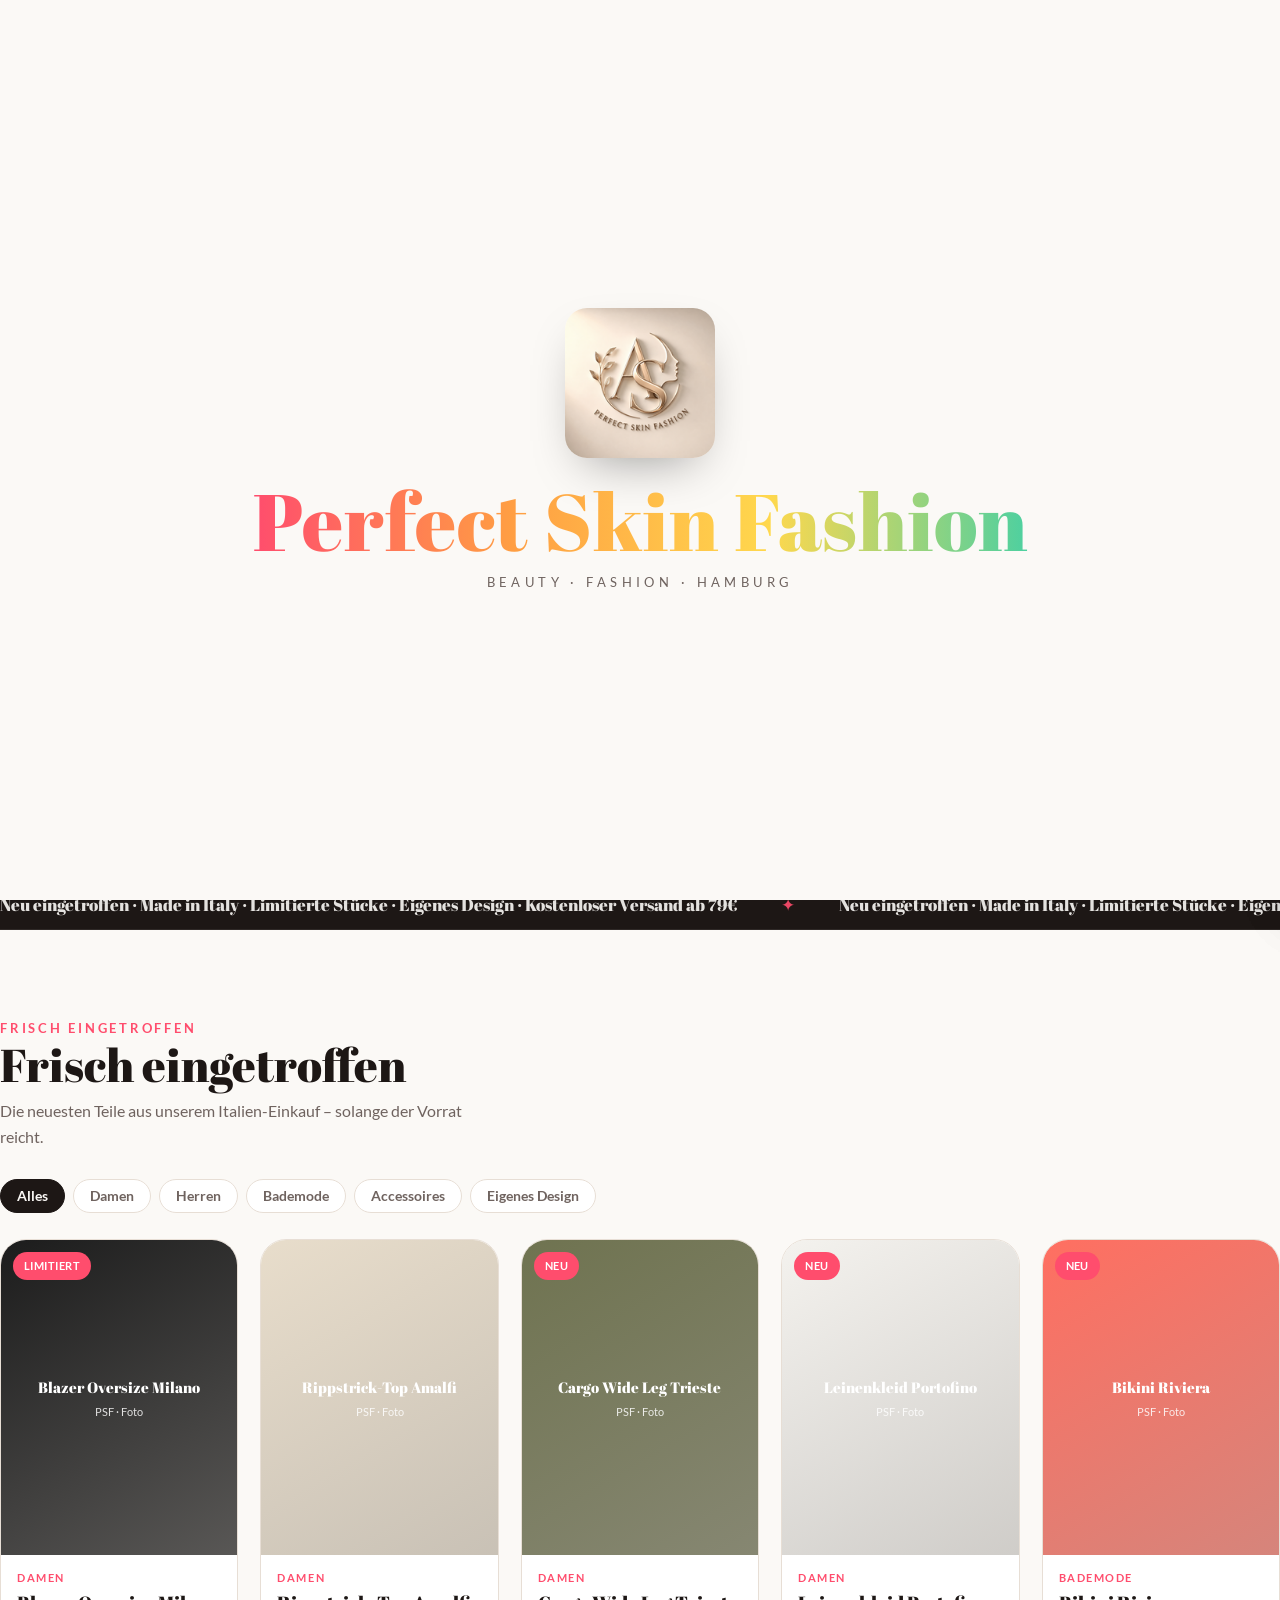
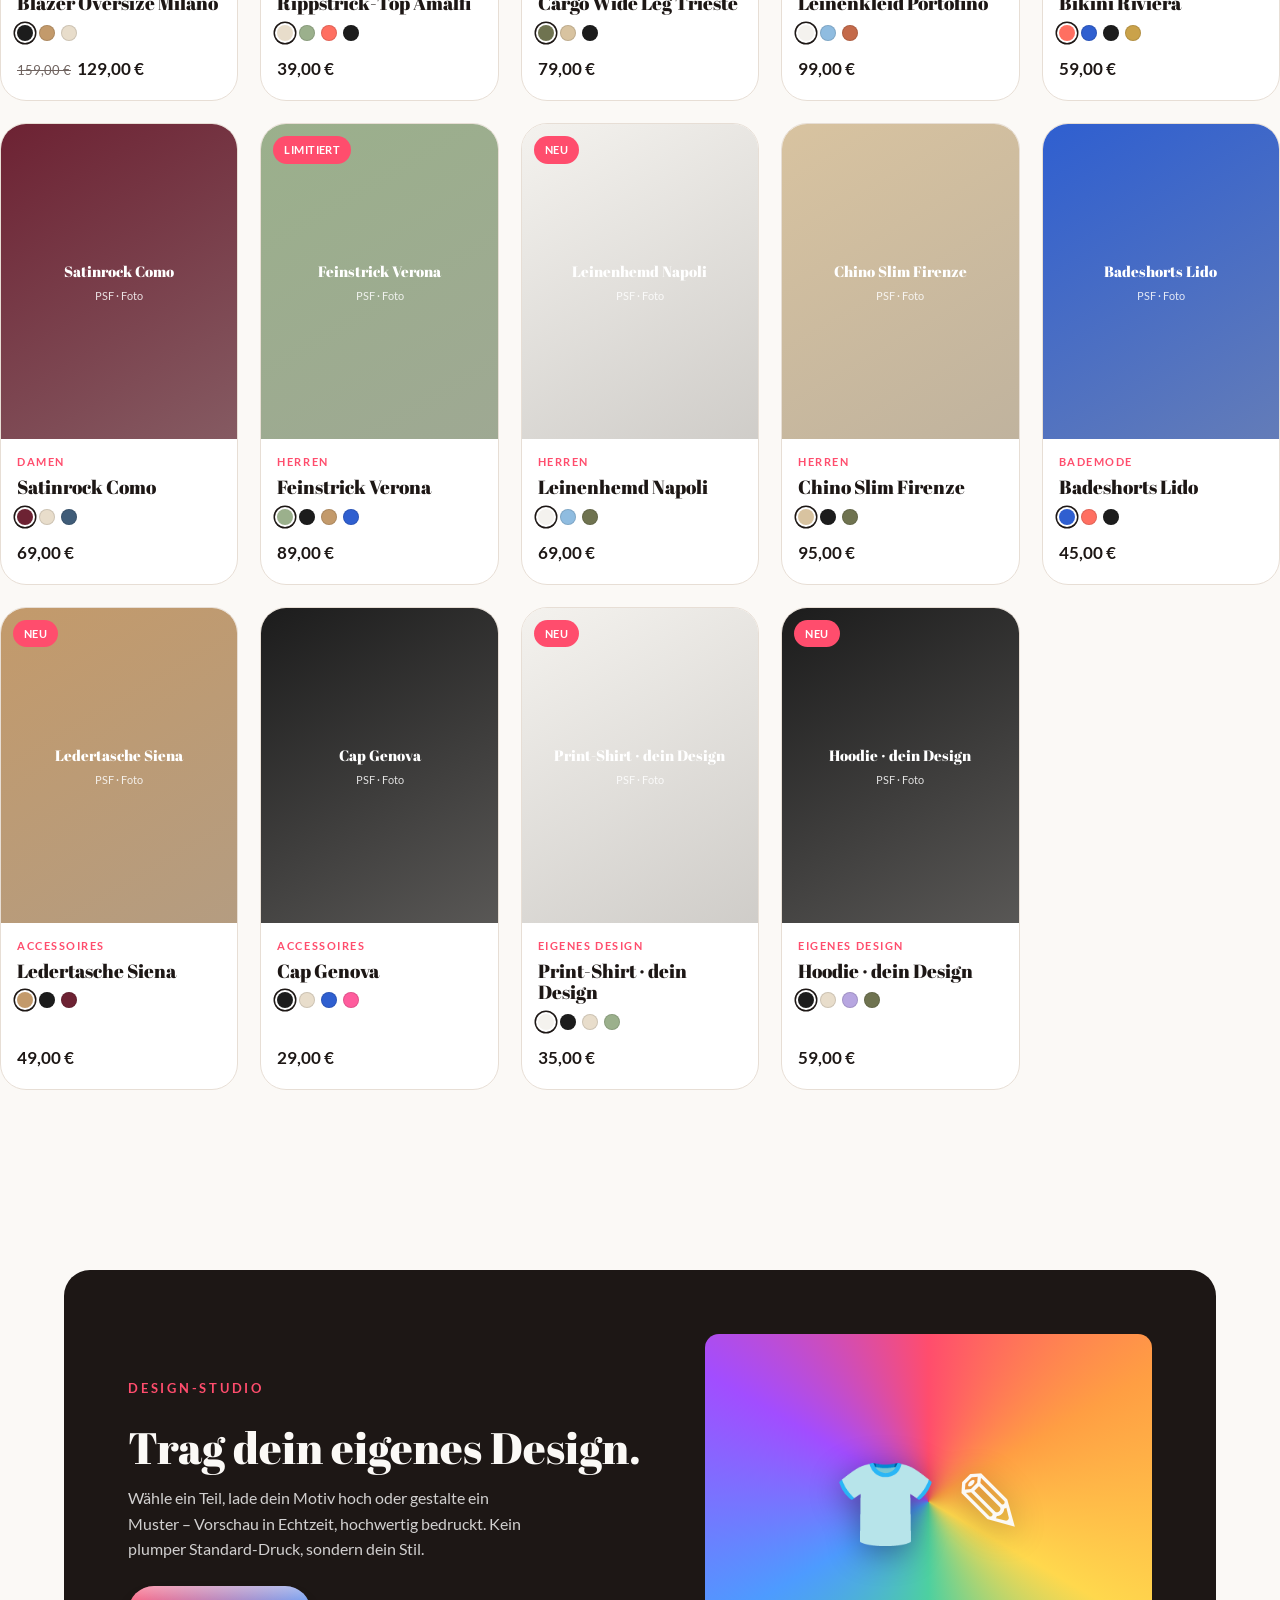
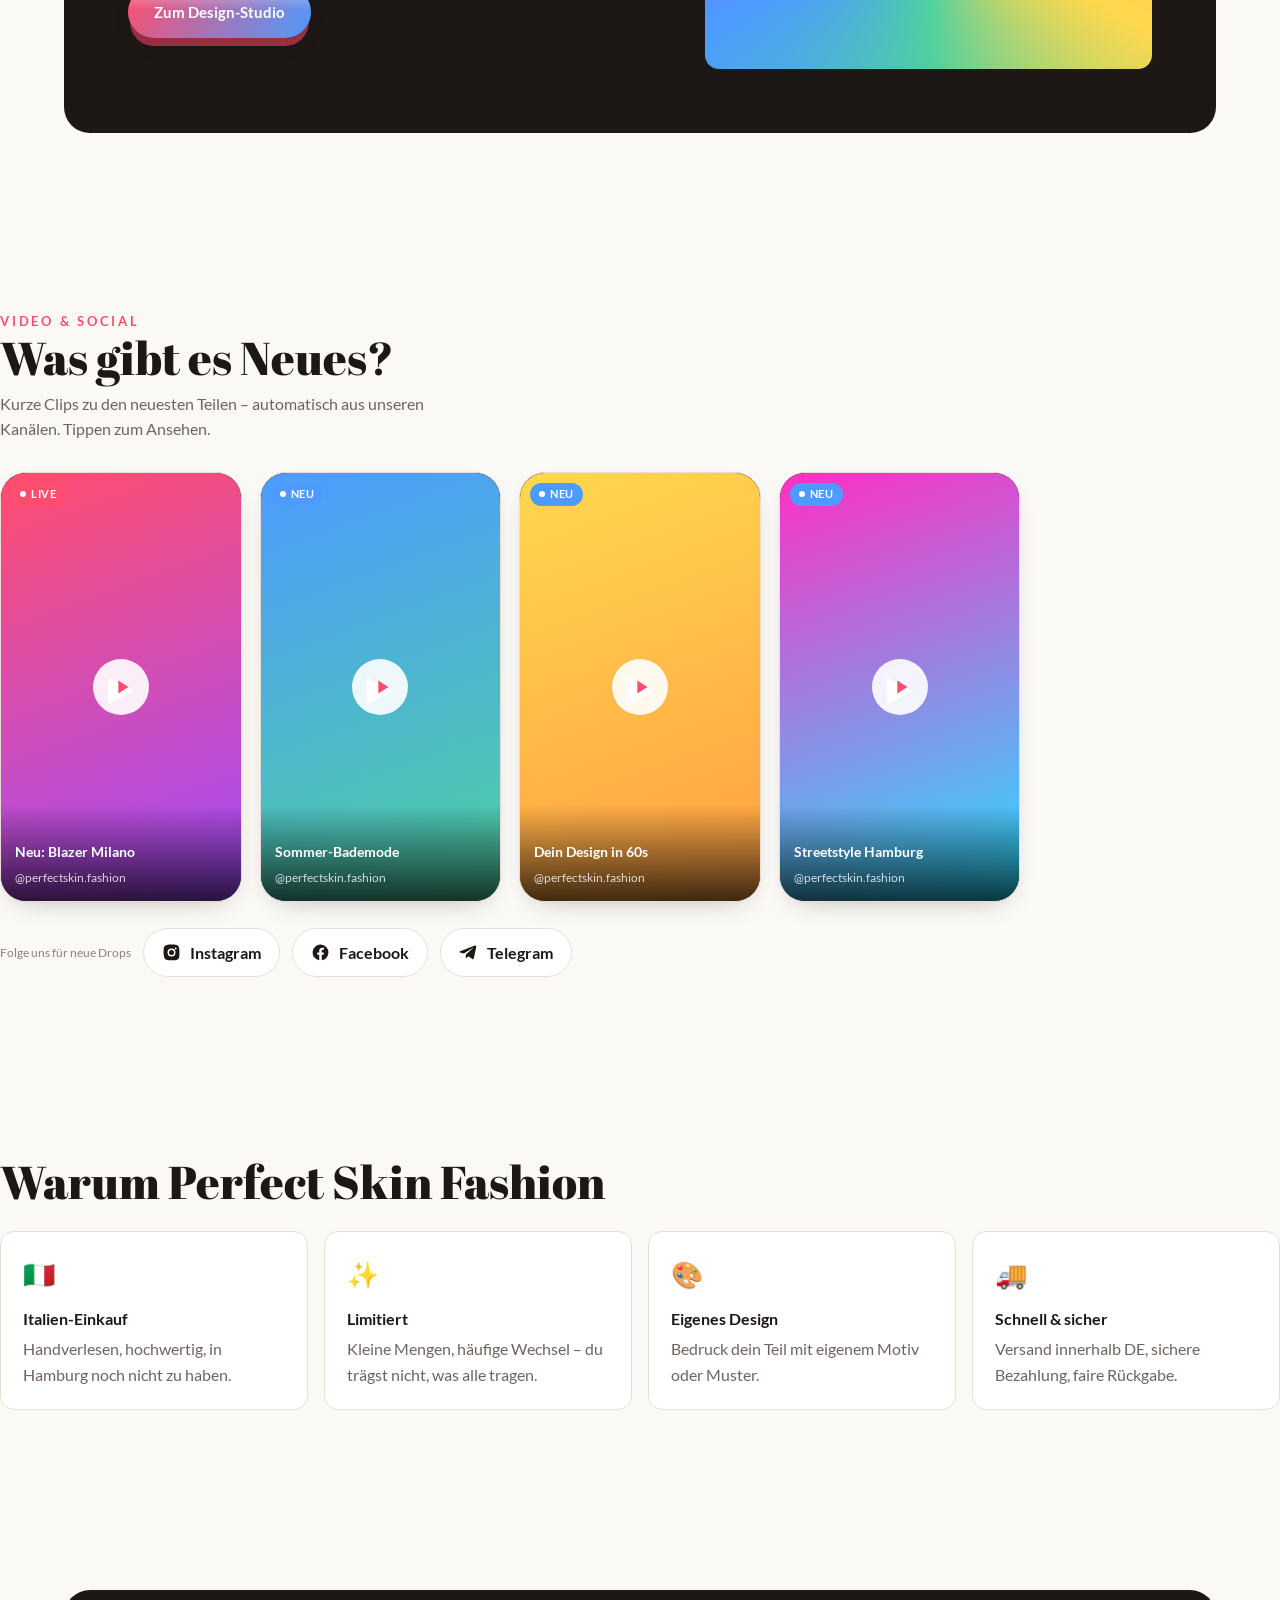
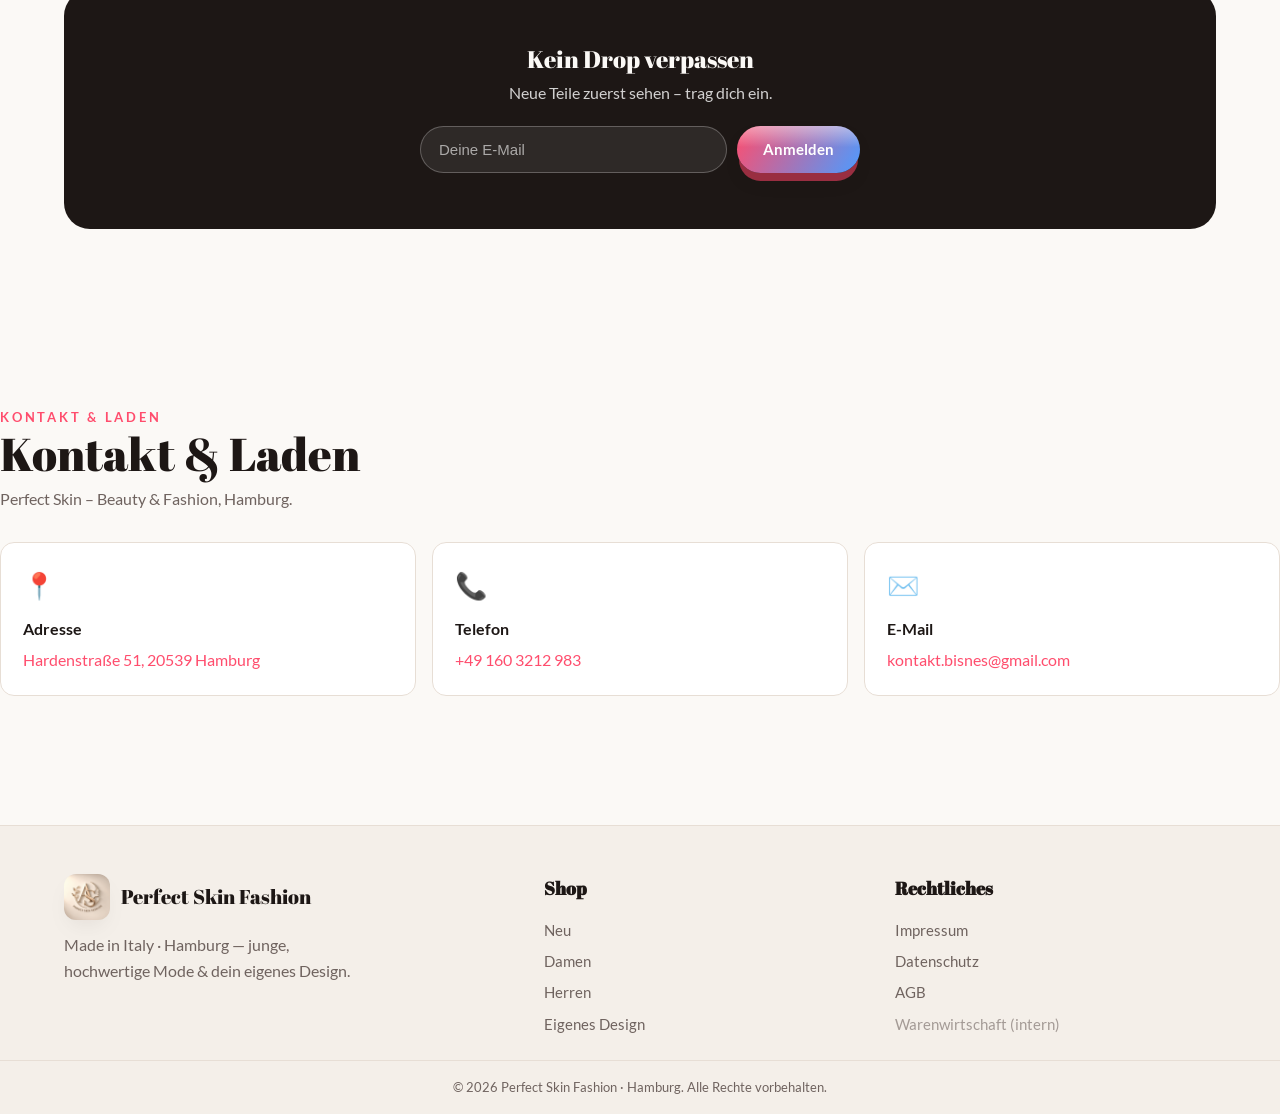
==== commit 76a01ba8: "Neues Perfect-Skin-Fashion-Logo überall einsetzen - Gold-Monogramm-Logo (AS · Perfect Skin Fashion) " ====
--- a/index.html
+++ b/index.html
@@ -6,11 +6,14 @@
   <title>Perfect Skin Fashion — Made in Italy · Hamburg</title>
   <meta name="description" content="Perfect Skin Fashion — hochwertige, junge Mode aus Italien, in Hamburg noch nicht zu haben. Limitierte Teile, Bademode und dein eigenes Design zum Bedrucken. Shop mit Live-Vorschauen aus Instagram & Facebook.">
   <meta name="theme-color" content="#ff4d6d">
-  <link rel="icon" type="image/svg+xml" href="assets/favicon.svg">
+  <link rel="icon" type="image/png" sizes="48x48" href="assets/logo-48.png">
+  <link rel="icon" type="image/png" sizes="32x32" href="assets/logo-32.png">
+  <link rel="apple-touch-icon" href="assets/logo-180.png">
   <link rel="manifest" href="manifest.webmanifest">
   <meta property="og:title" content="Perfect Skin Fashion — Made in Italy · Hamburg">
   <meta property="og:description" content="Junge, hochwertige Mode aus Italien. Limitiert. Mit eigenem Design zum Bedrucken.">
   <meta property="og:type" content="website">
+  <meta property="og:image" content="assets/logo-512.png">
   <link rel="preload" href="assets/fonts/Lato-400-latin.woff2" as="font" type="font/woff2" crossorigin>
   <link rel="preload" href="assets/fonts/AbrilFatface-400-latin.woff2" as="font" type="font/woff2" crossorigin>
   <link rel="stylesheet" href="styles.css">
@@ -23,6 +26,7 @@
     <span class="intro__ribbon b"></span>
     <span class="intro__ribbon c"></span>
     <div class="intro__brand">
+      <img class="intro__logo" src="assets/logo-192.png" alt="Perfect Skin Fashion">
       <h1>Perfect Skin Fashion</h1>
       <p data-i18n="intro_sub">Beauty · Fashion · Hamburg</p>
     </div>
@@ -61,7 +65,7 @@
   <header class="header" id="top">
     <div class="header__inner">
       <a class="logo" href="#top" aria-label="Perfect Skin Fashion">
-        <span class="logo__mark">PSF</span>
+        <img class="logo__img" src="assets/logo-96.png" alt="Perfect Skin Fashion" width="46" height="46">
         <span>
           <span class="logo__title">Perfect Skin Fashion</span><br>
           <span class="logo__sub">Made in Italy · Hamburg</span>
@@ -227,7 +231,7 @@
   <footer class="footer">
     <div class="footer__inner">
       <div>
-        <div class="logo" style="margin-bottom:12px"><span class="logo__mark">PSF</span><span class="logo__title">Perfect Skin Fashion</span></div>
+        <div class="logo" style="margin-bottom:12px"><img class="logo__img" src="assets/logo-96.png" alt="Perfect Skin Fashion" width="46" height="46"><span class="logo__title">Perfect Skin Fashion</span></div>
         <p style="max-width:34ch">Made in Italy · Hamburg — junge, hochwertige Mode & dein eigenes Design.</p>
       </div>
       <div>
--- a/styles.css
+++ b/styles.css
@@ -172,6 +172,10 @@
 .logo__mark{width:42px;height:42px;border-radius:12px;display:grid;place-items:center;
   background:var(--grad);color:var(--accent-ink);font-family:var(--font-head);font-size:17px;
   box-shadow:var(--shadow-sm)}
+.logo__img{width:46px;height:46px;border-radius:12px;flex:none;object-fit:cover;
+  background:#f2ece4;box-shadow:var(--shadow-sm)}
+.intro__logo{width:clamp(96px,20vw,150px);height:auto;border-radius:22px;margin:0 auto 18px;
+  box-shadow:0 20px 50px -20px rgba(0,0,0,.4);display:block}
 .logo__title{font-family:var(--font-head);font-size:20px;color:var(--ink);line-height:1}
 .logo__sub{font-size:11px;letter-spacing:.18em;text-transform:uppercase;color:var(--accent);font-weight:700}
 .nav{display:flex;gap:22px;align-items:center}
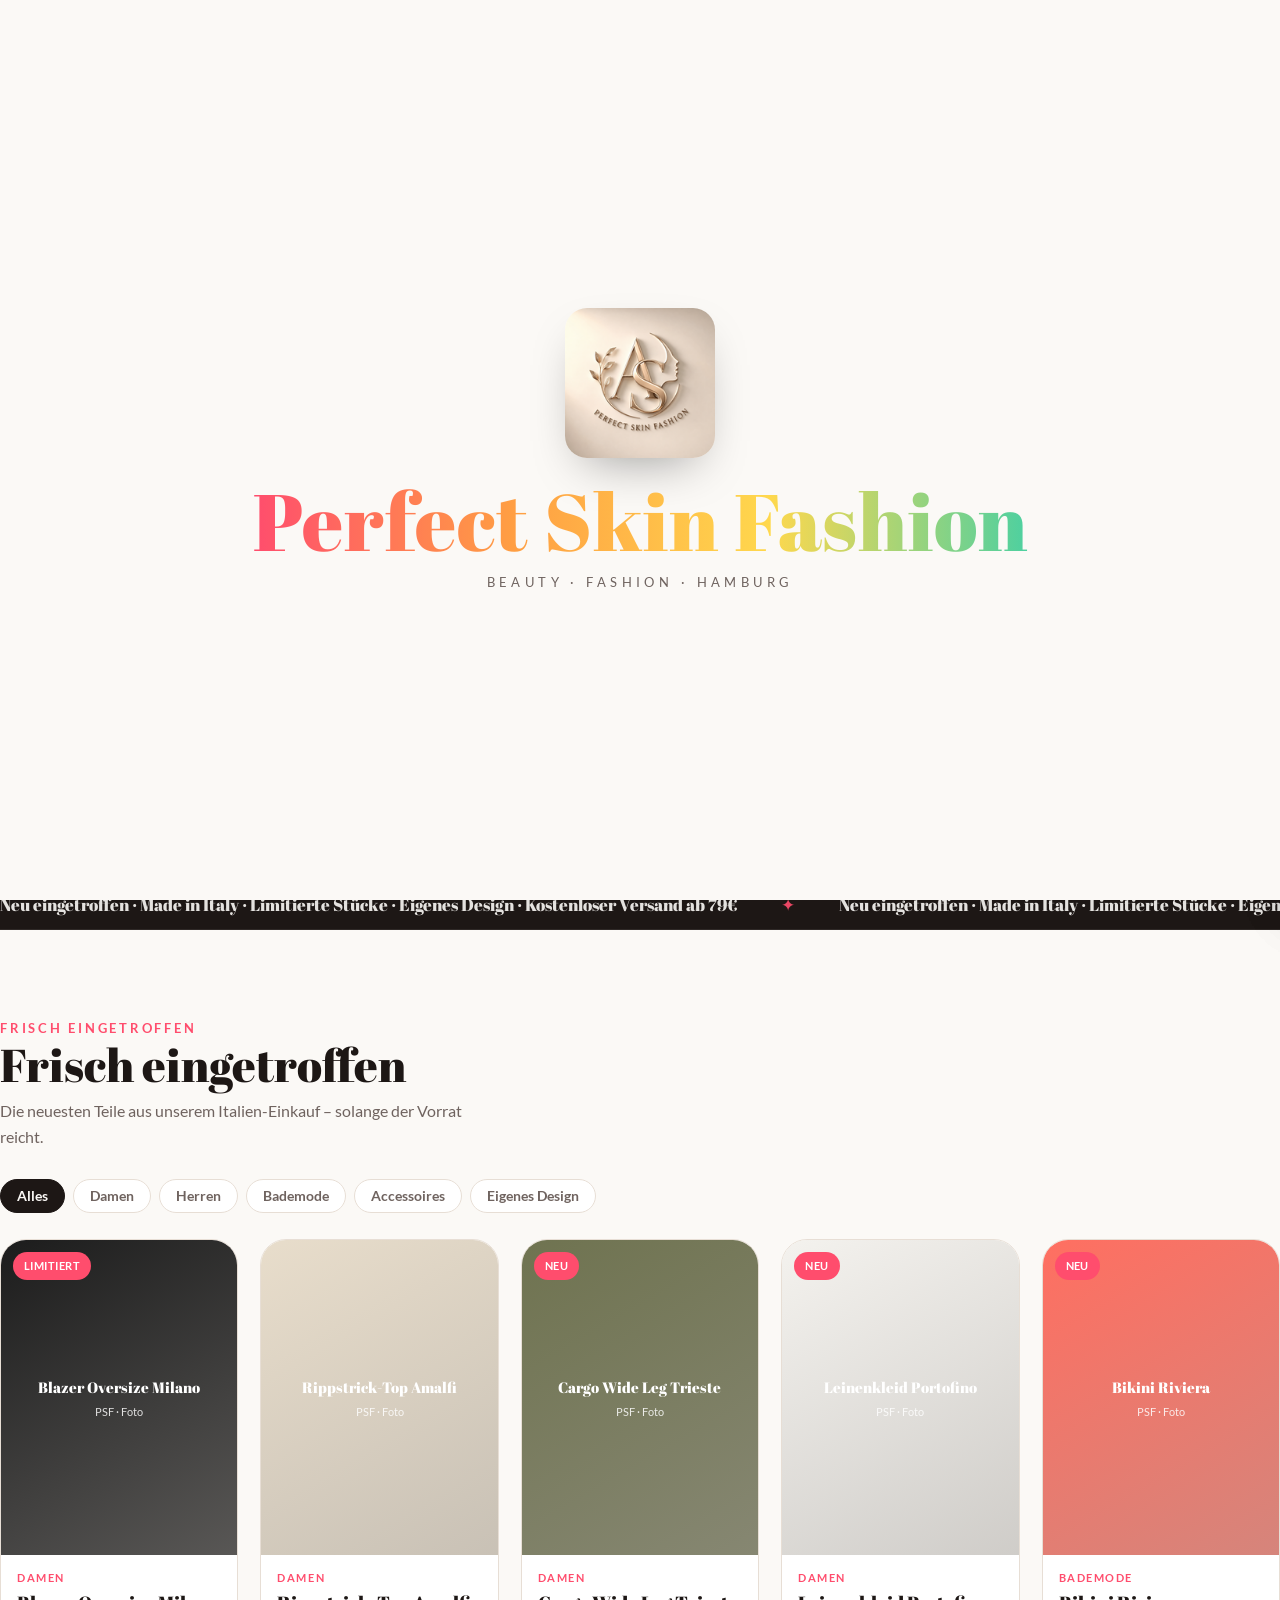
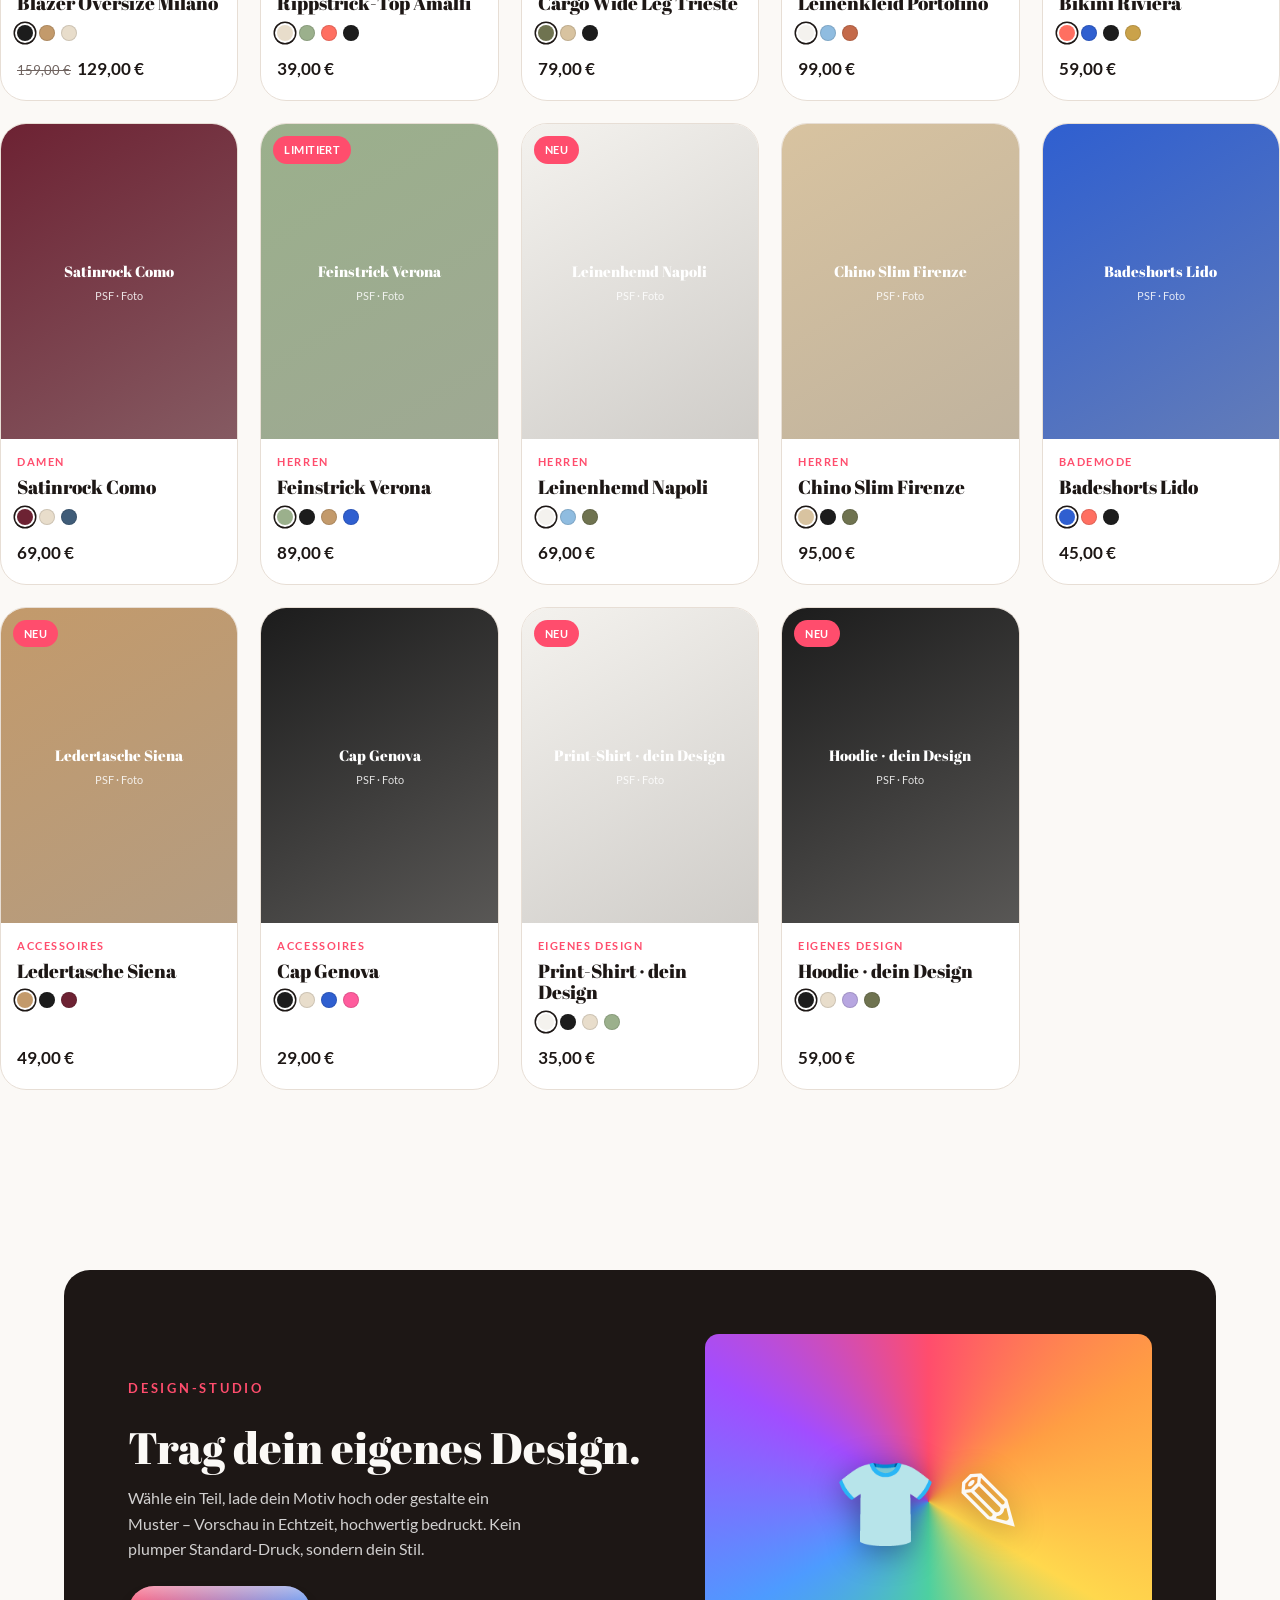
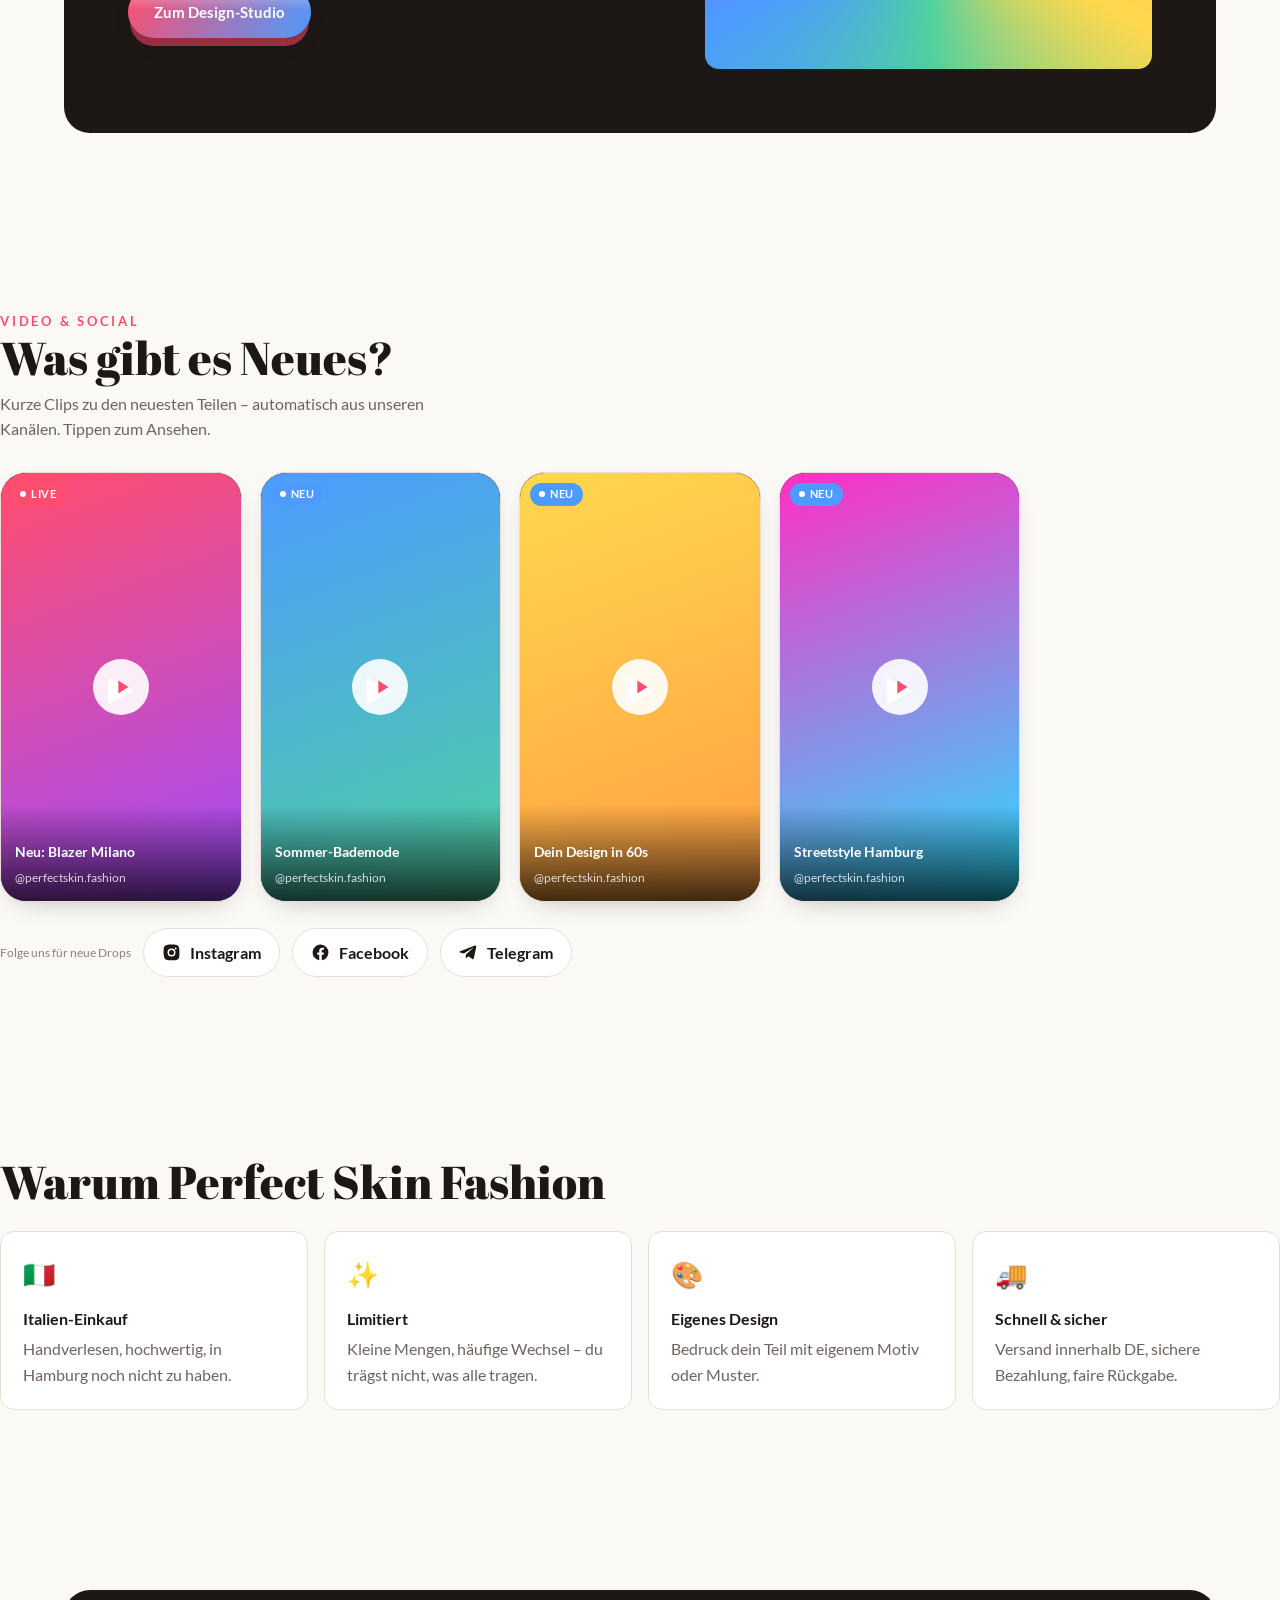
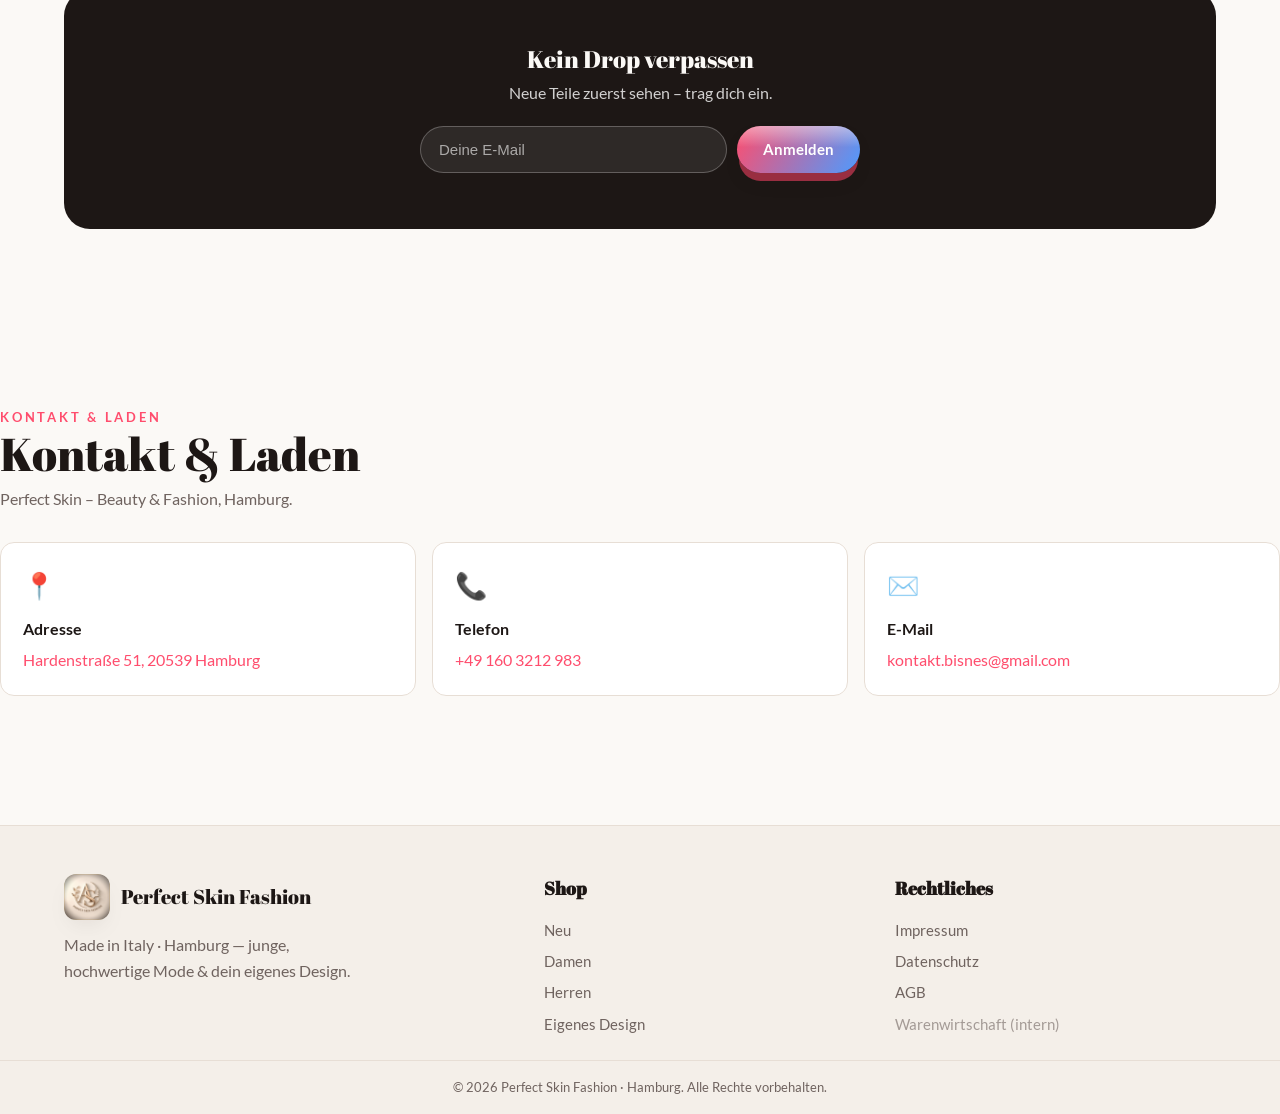
==== commit 32ee135d: "Fashion-Icon mit dunklem Glasrahmen (Favicon/App-Icon/Marken) - Neues Icon-Set assets/icon-* mit dun" ====
--- a/index.html
+++ b/index.html
@@ -6,9 +6,9 @@
   <title>Perfect Skin Fashion — Made in Italy · Hamburg</title>
   <meta name="description" content="Perfect Skin Fashion — hochwertige, junge Mode aus Italien, in Hamburg noch nicht zu haben. Limitierte Teile, Bademode und dein eigenes Design zum Bedrucken. Shop mit Live-Vorschauen aus Instagram & Facebook.">
   <meta name="theme-color" content="#ff4d6d">
-  <link rel="icon" type="image/png" sizes="48x48" href="assets/logo-48.png">
-  <link rel="icon" type="image/png" sizes="32x32" href="assets/logo-32.png">
-  <link rel="apple-touch-icon" href="assets/logo-180.png">
+  <link rel="icon" type="image/png" sizes="48x48" href="assets/icon-48.png">
+  <link rel="icon" type="image/png" sizes="32x32" href="assets/icon-32.png">
+  <link rel="apple-touch-icon" href="assets/icon-180.png">
   <link rel="manifest" href="manifest.webmanifest">
   <meta property="og:title" content="Perfect Skin Fashion — Made in Italy · Hamburg">
   <meta property="og:description" content="Junge, hochwertige Mode aus Italien. Limitiert. Mit eigenem Design zum Bedrucken.">
@@ -65,7 +65,7 @@
   <header class="header" id="top">
     <div class="header__inner">
       <a class="logo" href="#top" aria-label="Perfect Skin Fashion">
-        <img class="logo__img" src="assets/logo-96.png" alt="Perfect Skin Fashion" width="46" height="46">
+        <img class="logo__img" src="assets/icon-96.png" alt="Perfect Skin Fashion" width="46" height="46">
         <span>
           <span class="logo__title">Perfect Skin Fashion</span><br>
           <span class="logo__sub">Made in Italy · Hamburg</span>
@@ -231,7 +231,7 @@
   <footer class="footer">
     <div class="footer__inner">
       <div>
-        <div class="logo" style="margin-bottom:12px"><img class="logo__img" src="assets/logo-96.png" alt="Perfect Skin Fashion" width="46" height="46"><span class="logo__title">Perfect Skin Fashion</span></div>
+        <div class="logo" style="margin-bottom:12px"><img class="logo__img" src="assets/icon-96.png" alt="Perfect Skin Fashion" width="46" height="46"><span class="logo__title">Perfect Skin Fashion</span></div>
         <p style="max-width:34ch">Made in Italy · Hamburg — junge, hochwertige Mode & dein eigenes Design.</p>
       </div>
       <div>
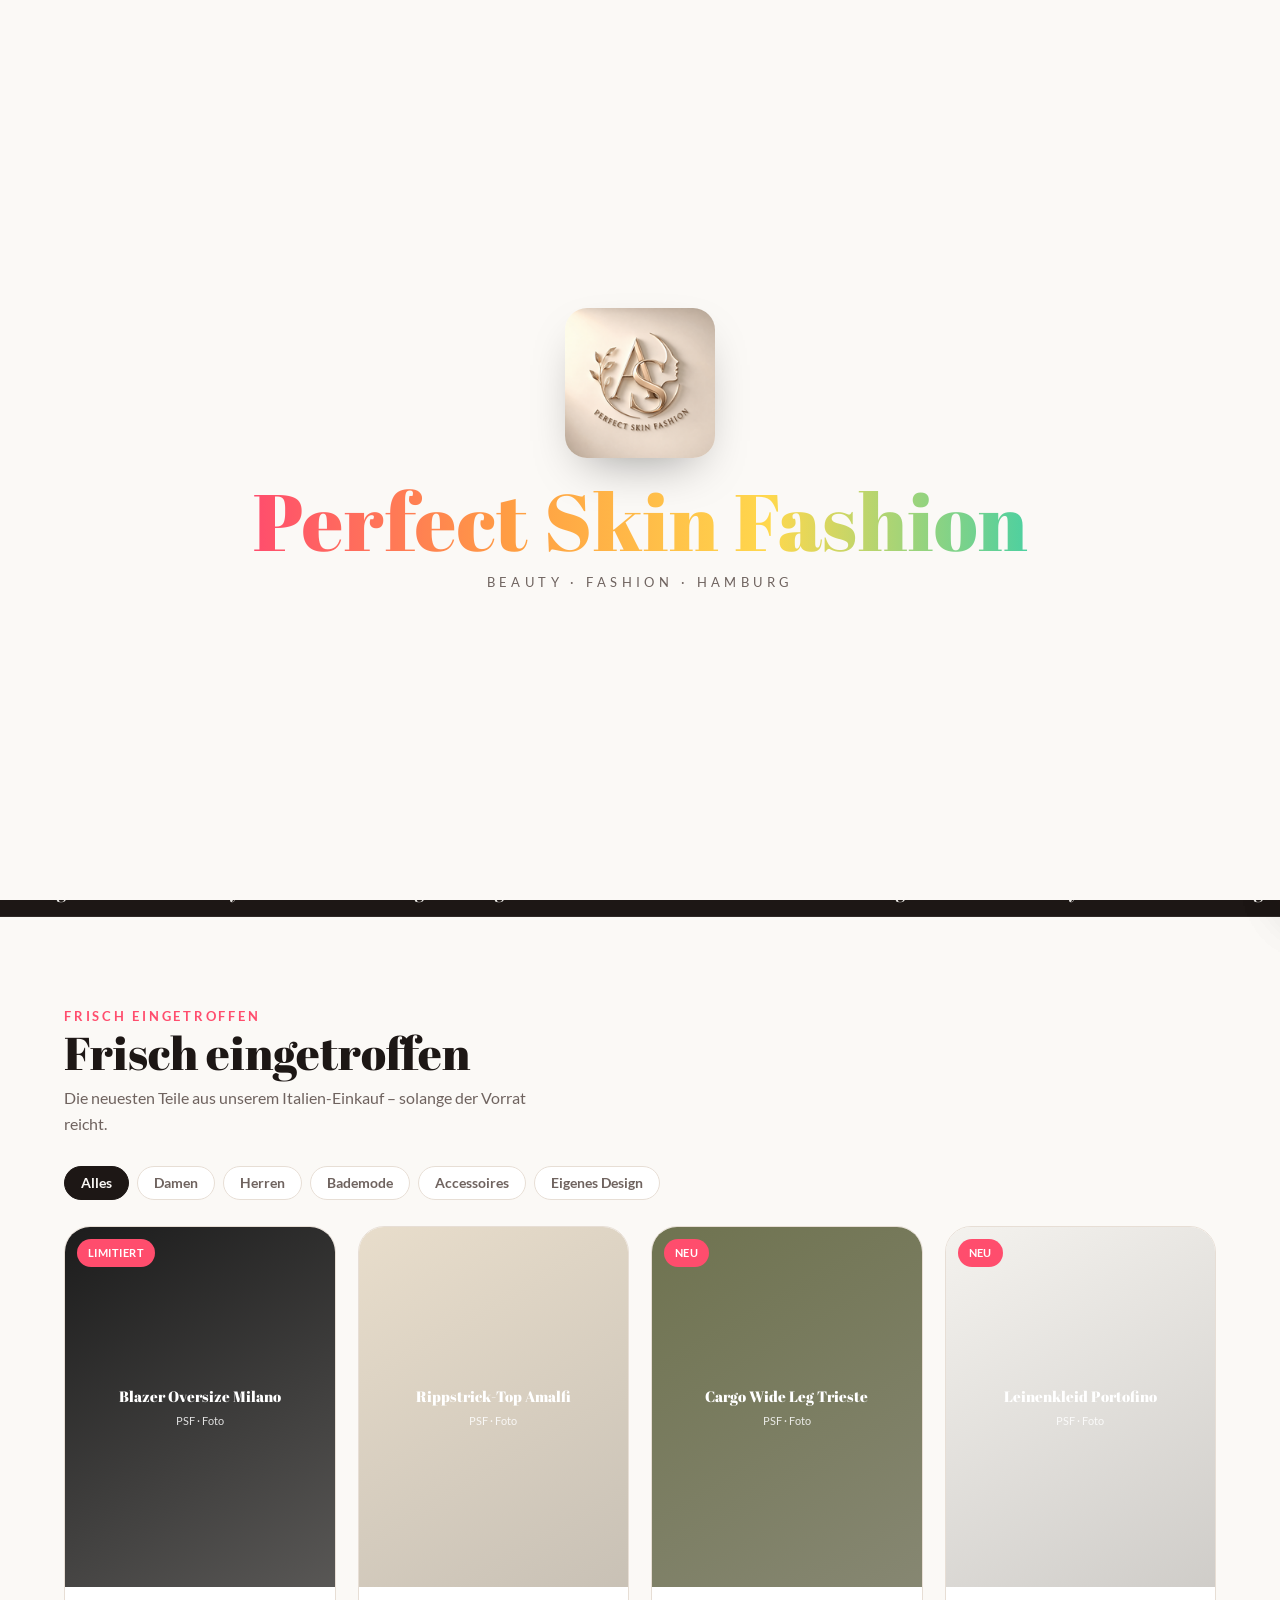
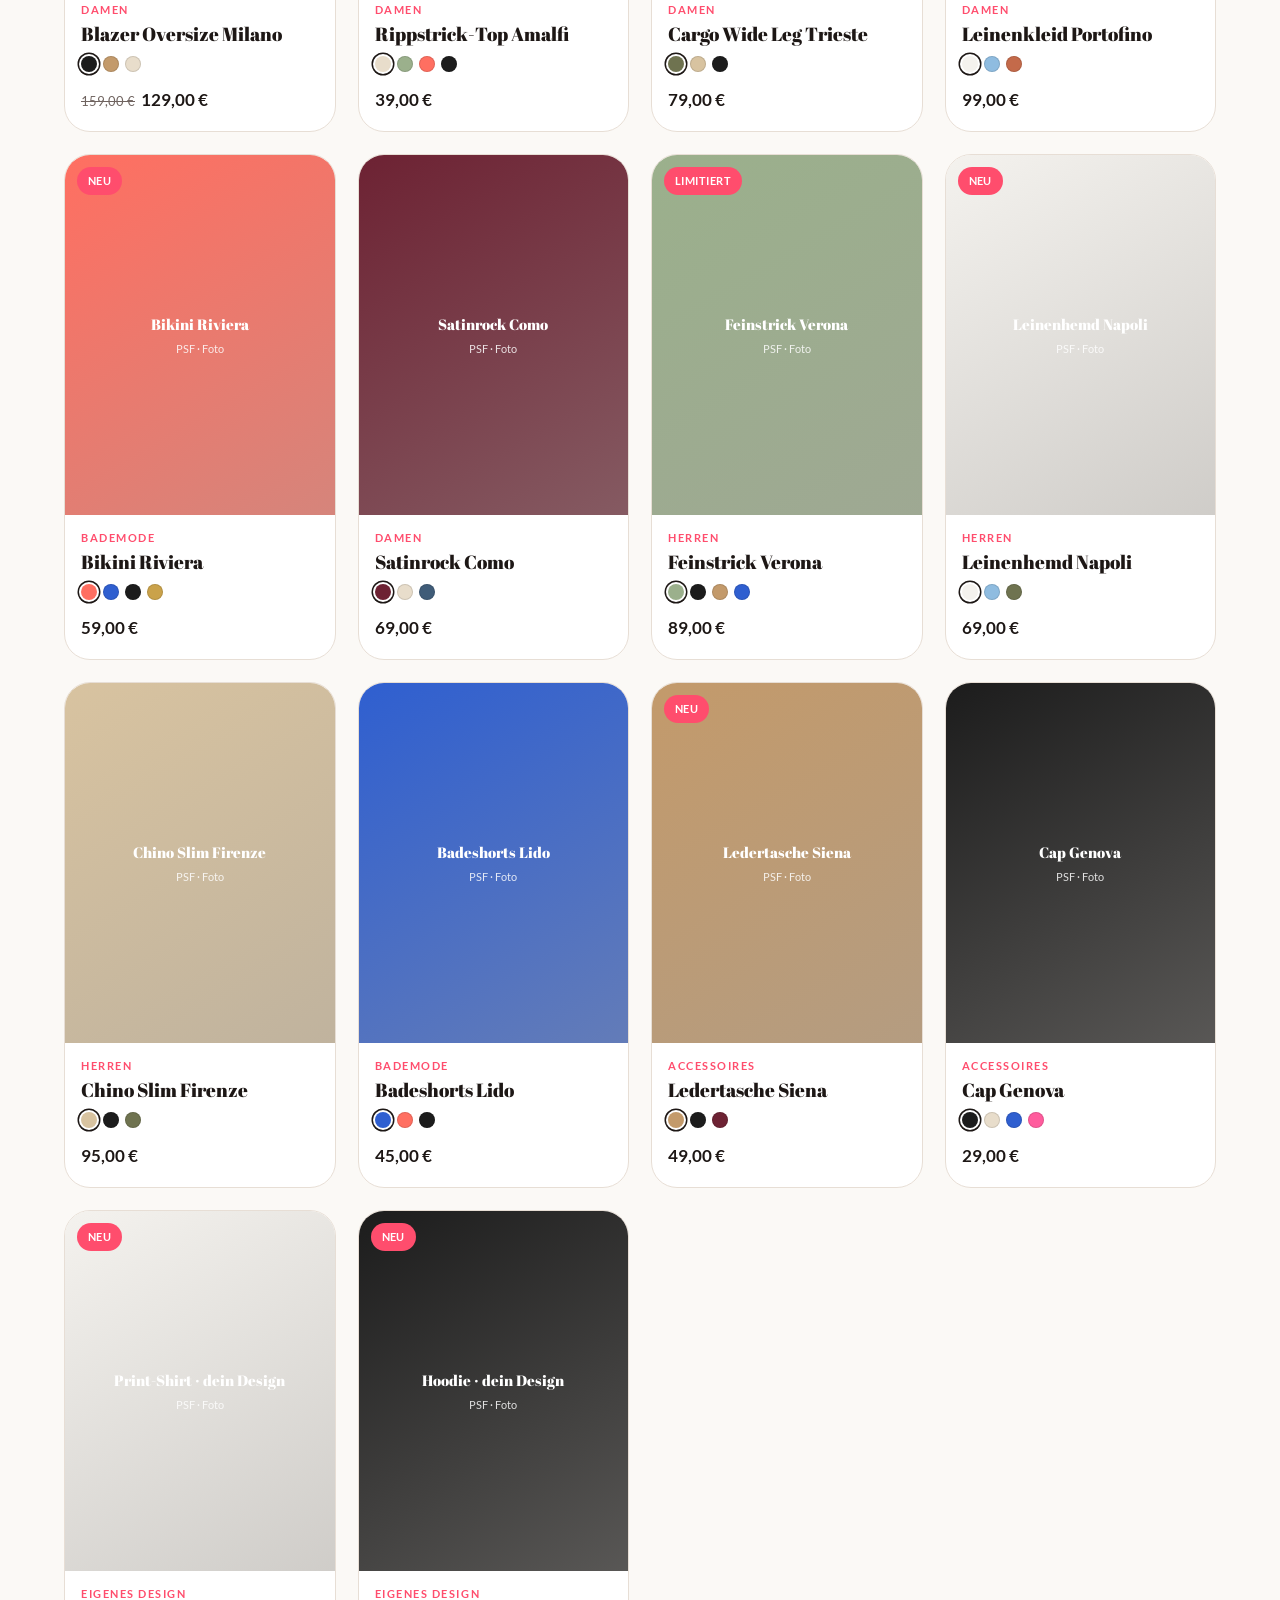
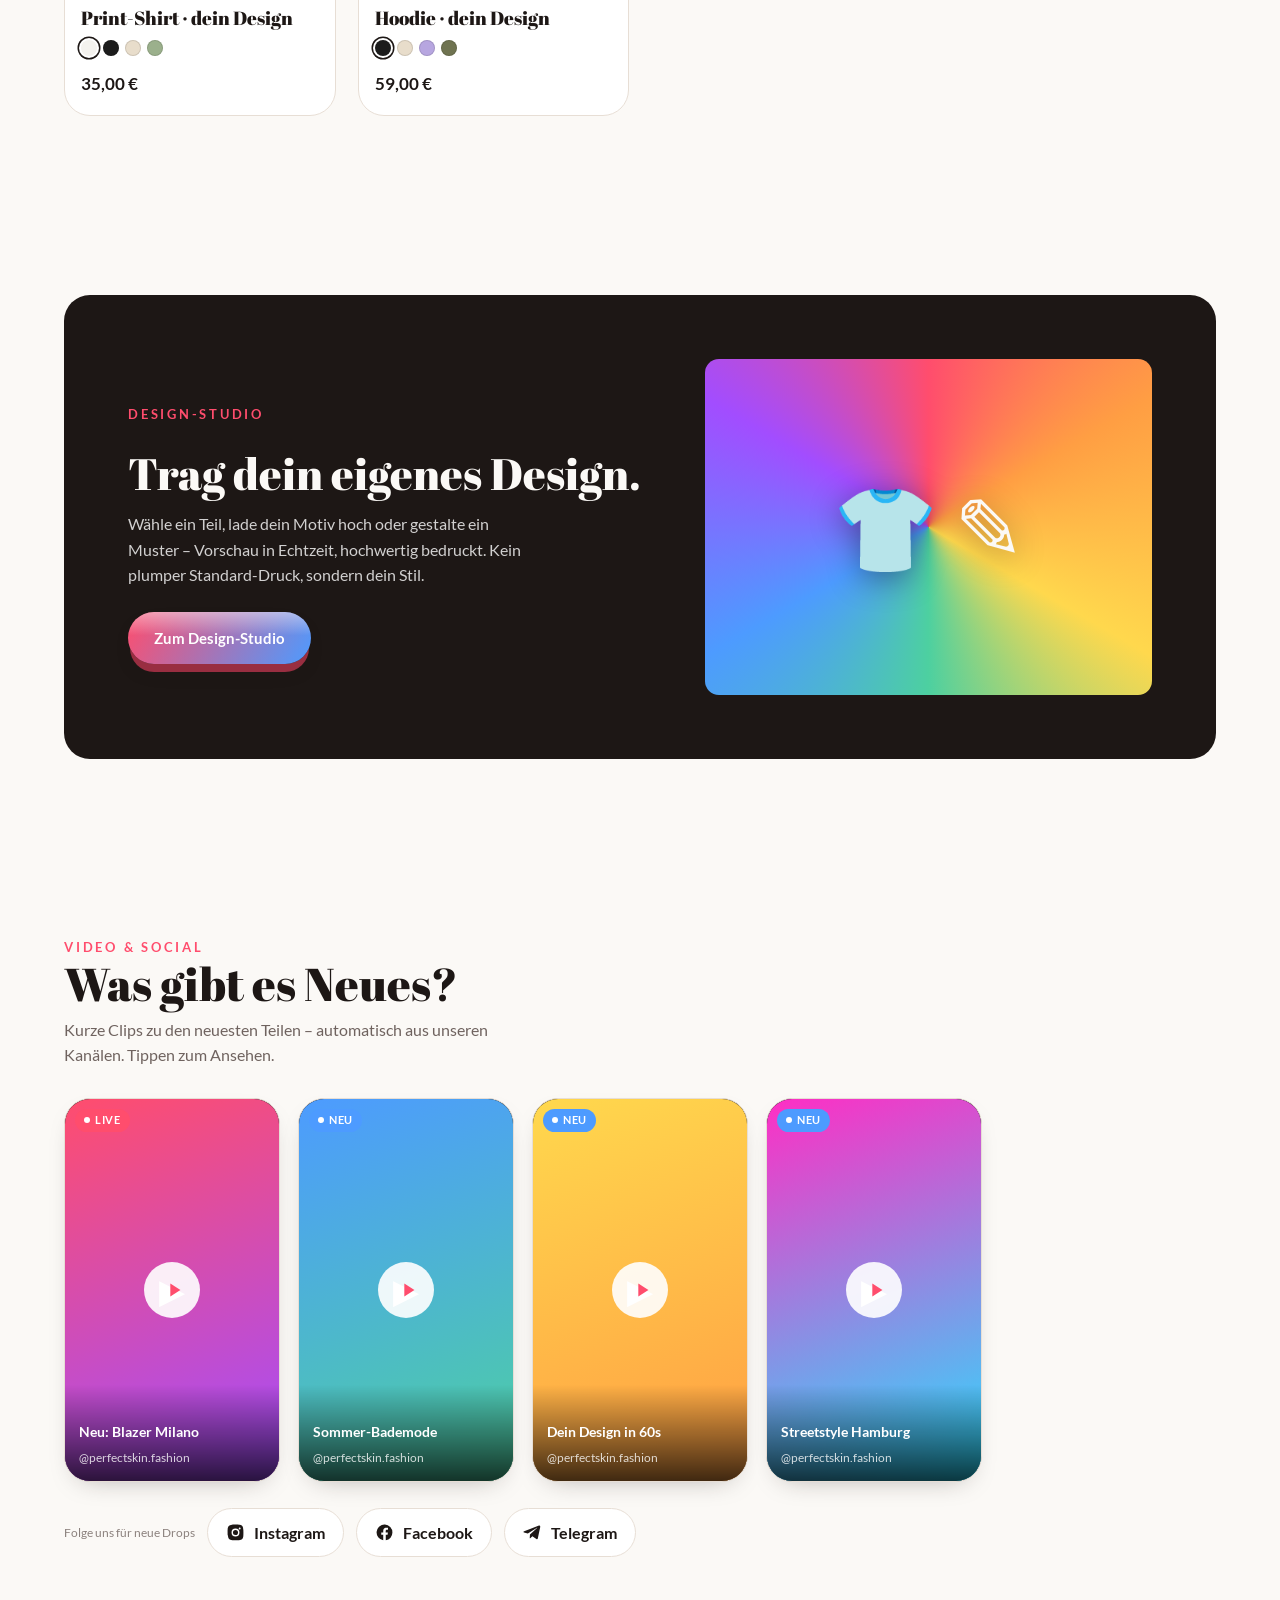
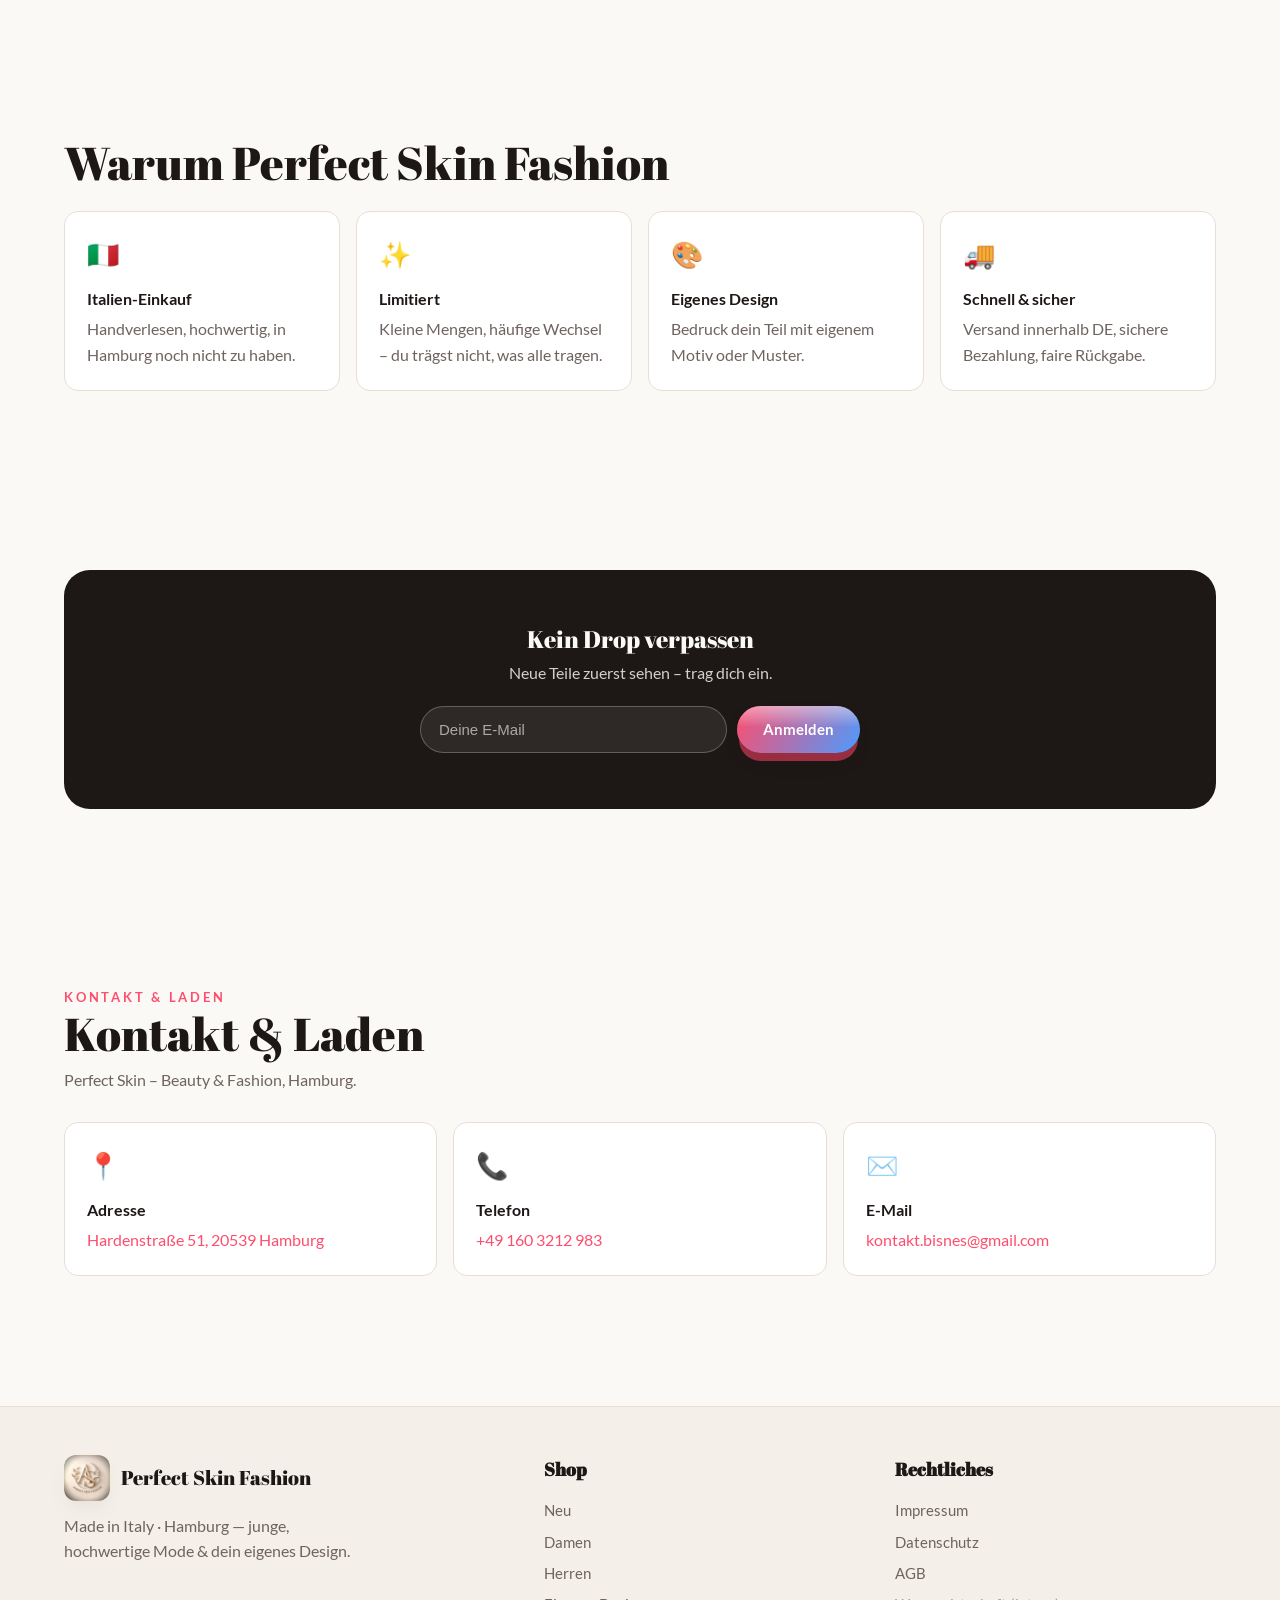
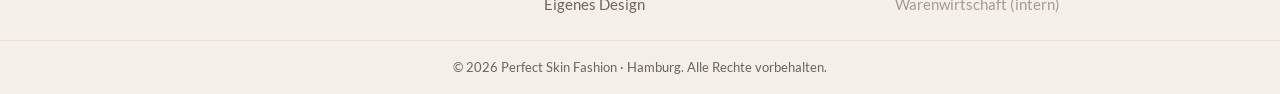
==== commit 54745b29: "Zweite Seite: Video-Shop (Creator-Videos statt Bilder) - video-shop.html: eigener, video-basierter S" ====
--- a/index.html
+++ b/index.html
@@ -76,6 +76,7 @@
         <a class="nav__link" href="#new" data-i18n="nav_women">Damen</a>
         <a class="nav__link" href="#new" data-i18n="nav_men">Herren</a>
         <a class="nav__link" href="design-studio.html" data-i18n="nav_design">Eigenes Design</a>
+        <a class="nav__link" href="video-shop.html" data-i18n="nav_video">Video-Shop</a>
         <a class="nav__link" href="#reels" data-i18n="nav_reels">Videos</a>
         <a class="nav__link" href="#contact" data-i18n="nav_contact">Kontakt</a>
       </nav>
@@ -95,6 +96,7 @@
     <a href="#new" data-i18n="nav_women">Damen</a>
     <a href="#new" data-i18n="nav_men">Herren</a>
     <a href="design-studio.html" data-i18n="nav_design">Eigenes Design</a>
+    <a href="video-shop.html" data-i18n="nav_video">Video-Shop</a>
     <a href="#reels" data-i18n="nav_reels">Videos</a>
     <a href="#contact" data-i18n="nav_contact">Kontakt</a>
   </nav>
--- a/styles.css
+++ b/styles.css
@@ -218,7 +218,7 @@
 .btn-sm{padding:10px 18px;font-size:13.5px}
 
 /* ===================== HERO ===================== */
-.hero{padding:clamp(48px,8vw,110px) 0 clamp(40px,6vw,80px);position:relative}
+.hero{padding-block:clamp(48px,8vw,110px) clamp(40px,6vw,80px);position:relative}
 .hero__grid{display:grid;grid-template-columns:1.05fr .95fr;gap:clamp(24px,4vw,60px);align-items:center}
 .hero__eyebrow{opacity:0;animation:heroUp .7s ease .1s forwards}
 .hero__title{font-size:clamp(38px,7vw,78px);margin:12px 0 16px;opacity:0;animation:heroUp .7s ease .2s forwards}
@@ -256,7 +256,7 @@
 @keyframes ticker{to{transform:translateX(-50%)}}
 
 /* ===================== SECTION HEAD ===================== */
-.sec{padding:clamp(46px,7vw,92px) 0}
+.sec{padding-block:clamp(46px,7vw,92px)}
 .sec__head{display:flex;justify-content:space-between;align-items:flex-end;gap:20px;margin-bottom:30px;flex-wrap:wrap}
 .sec__title{font-size:clamp(28px,4.4vw,46px)}
 .sec__sub{max-width:52ch;margin-top:8px}
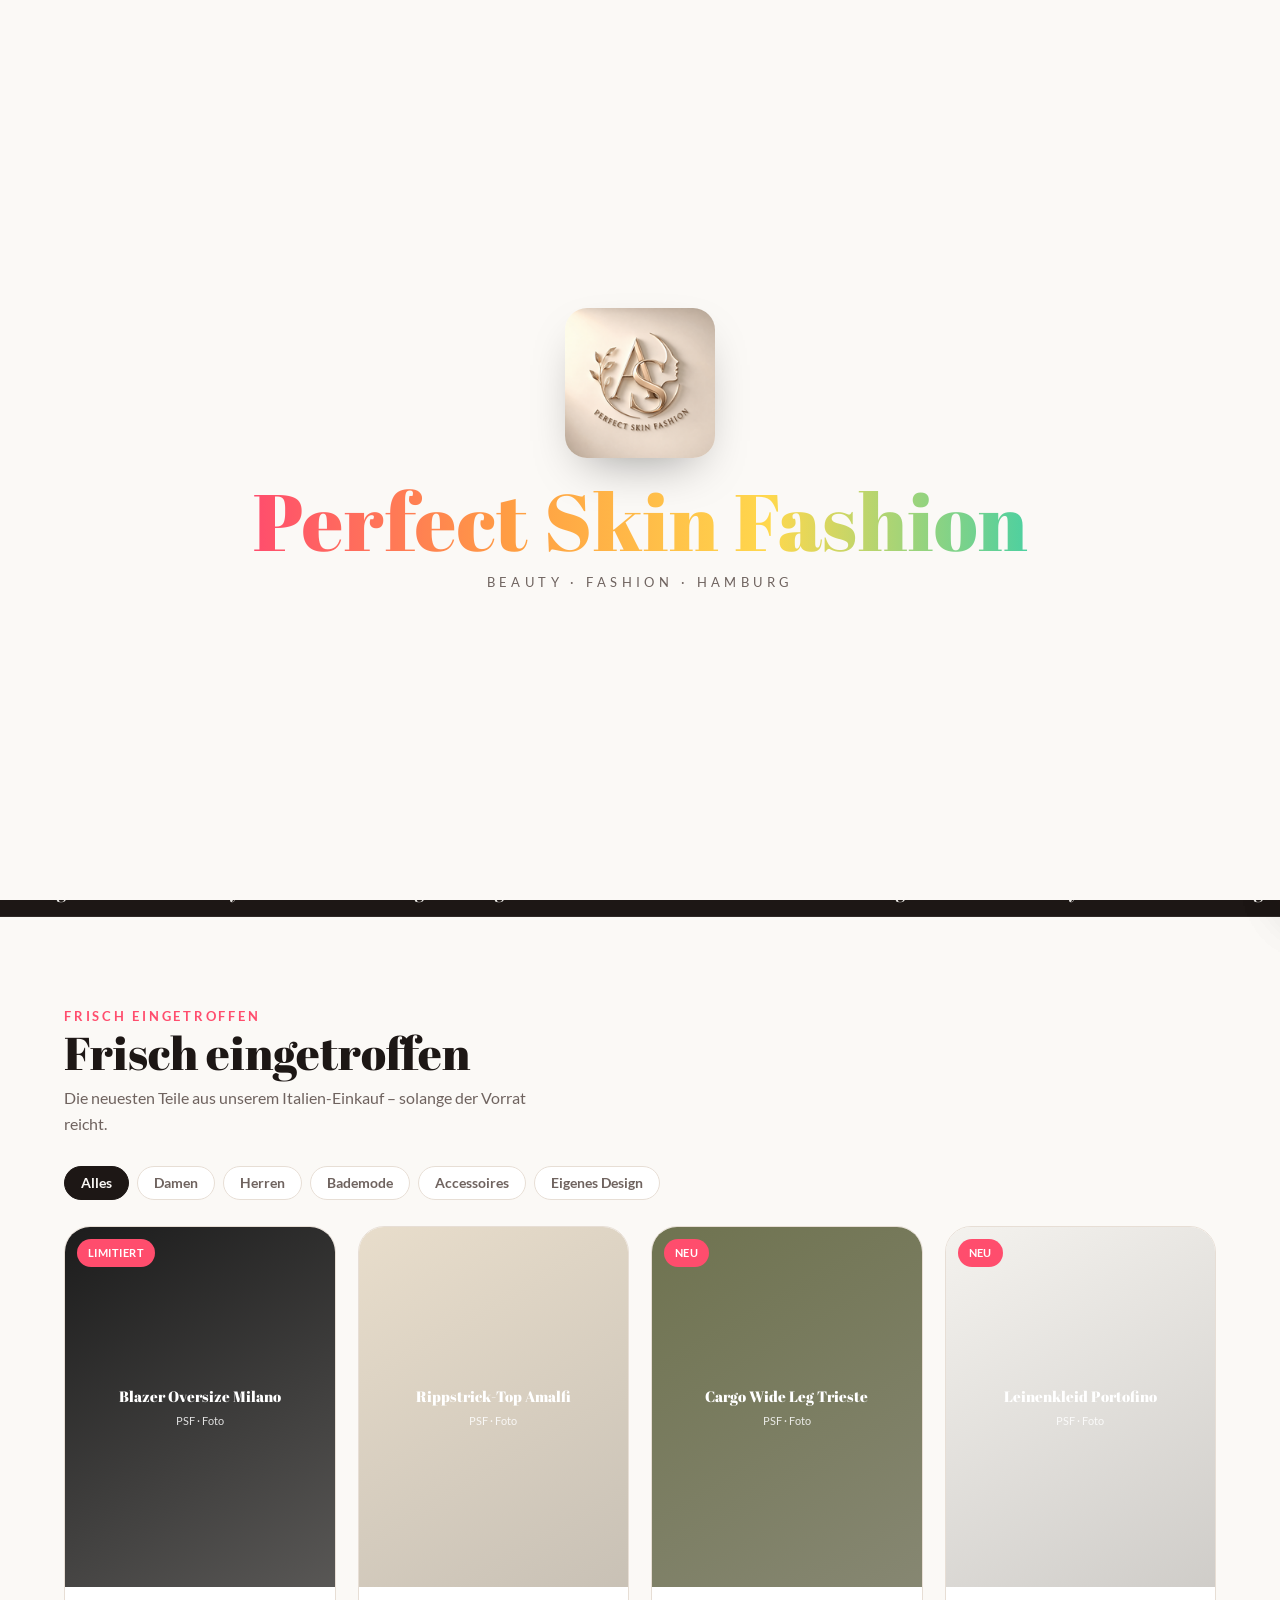
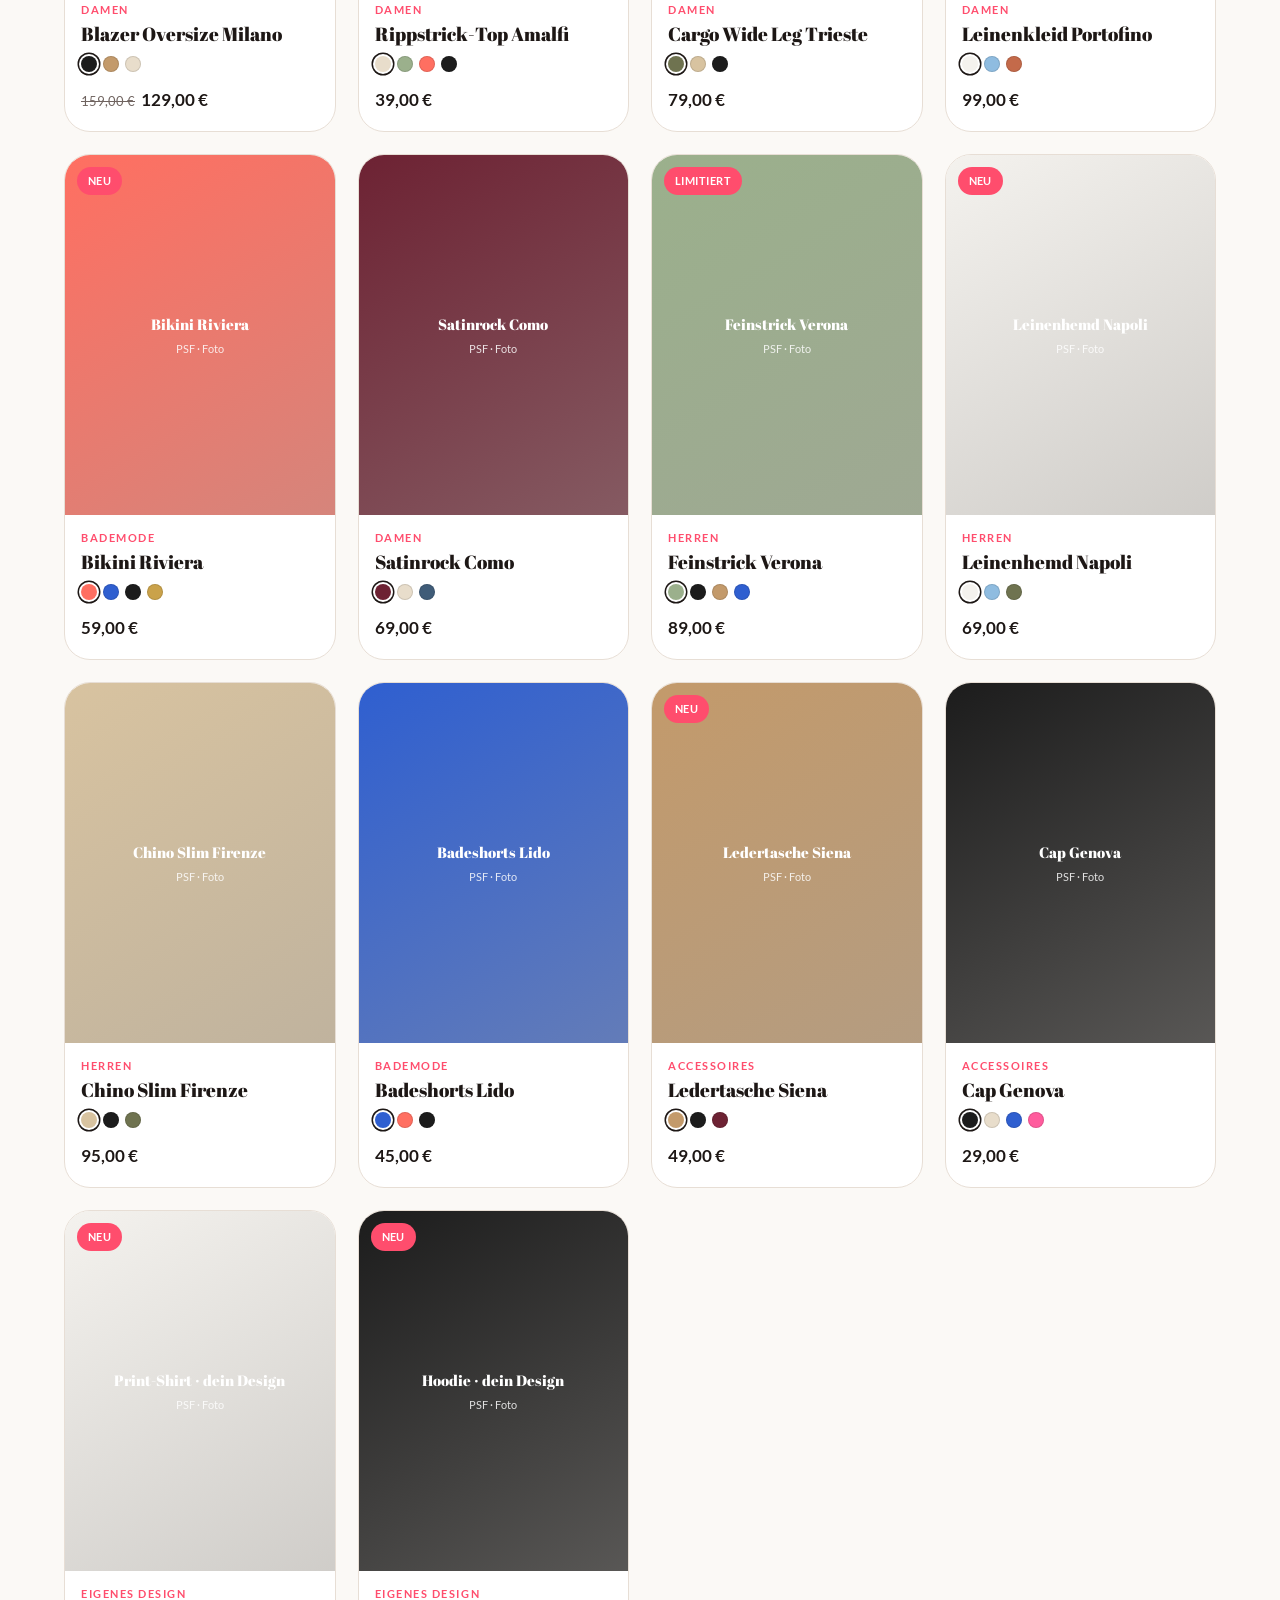
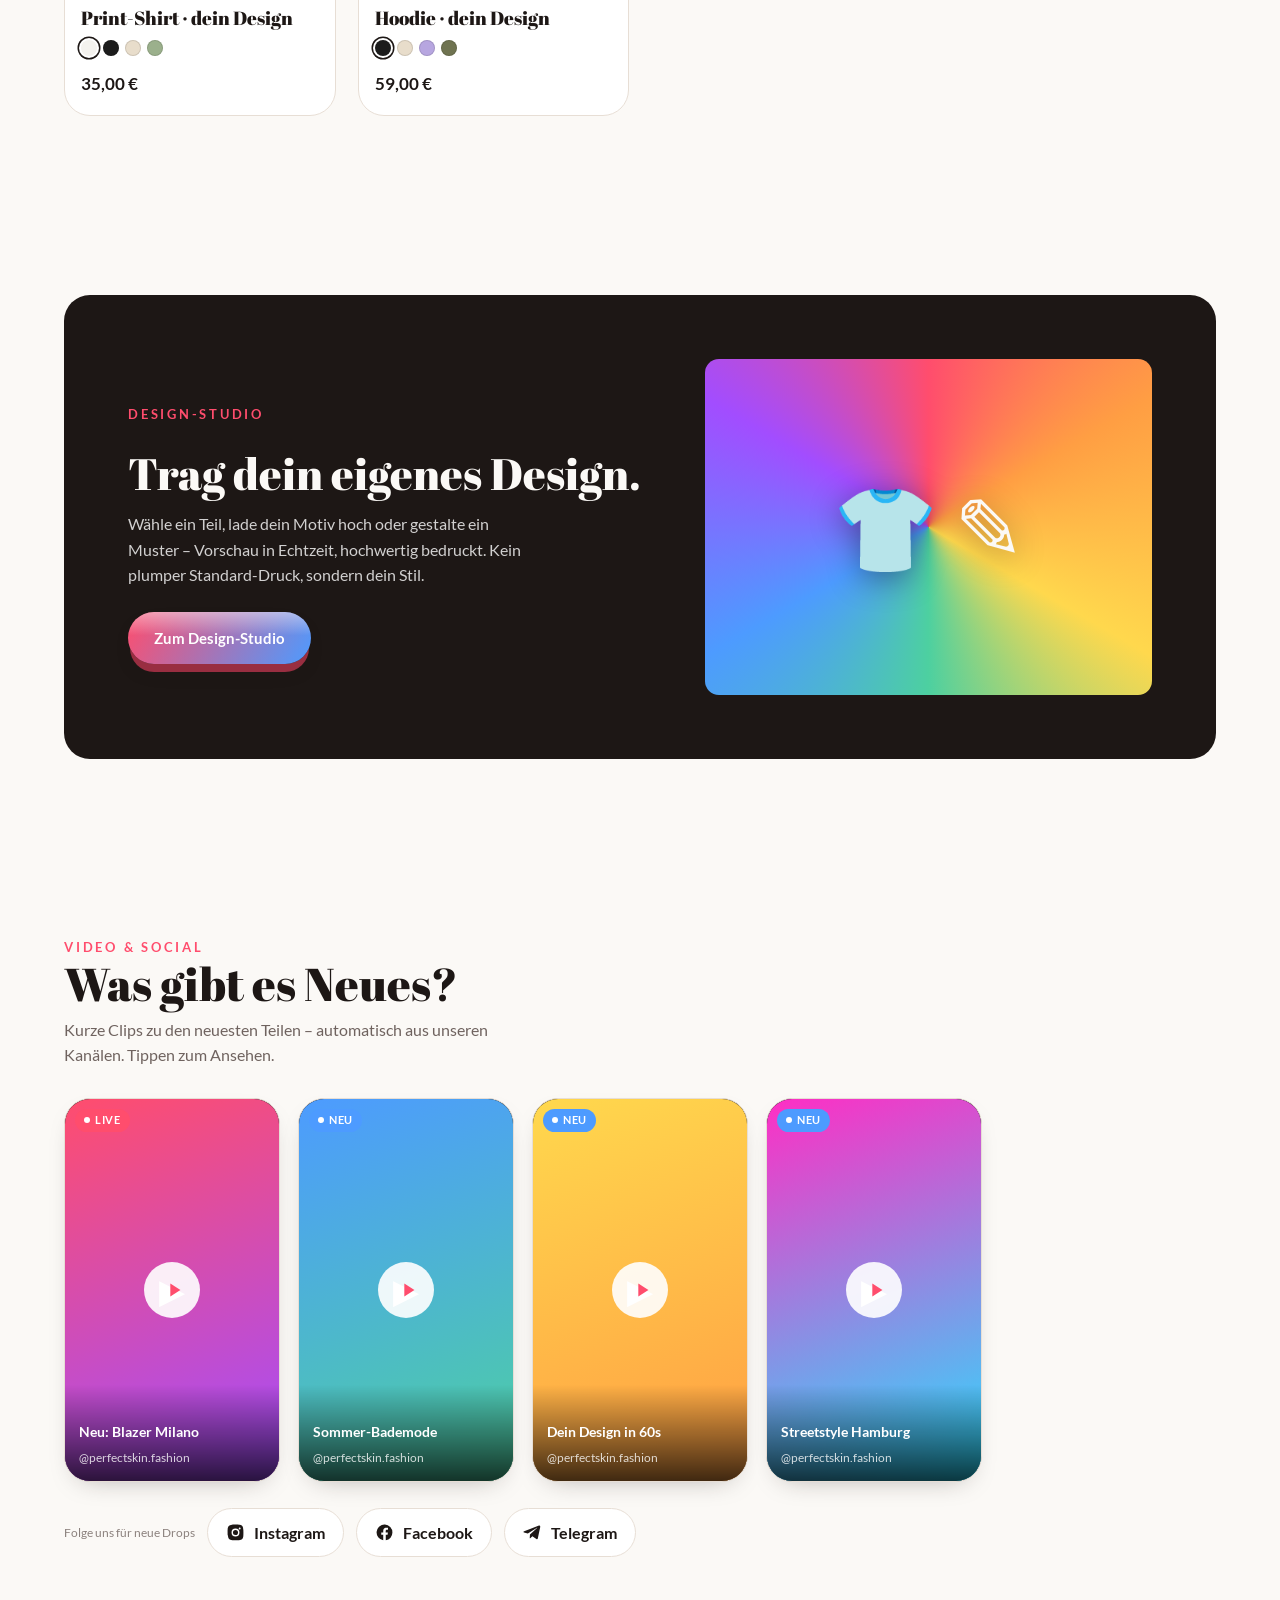
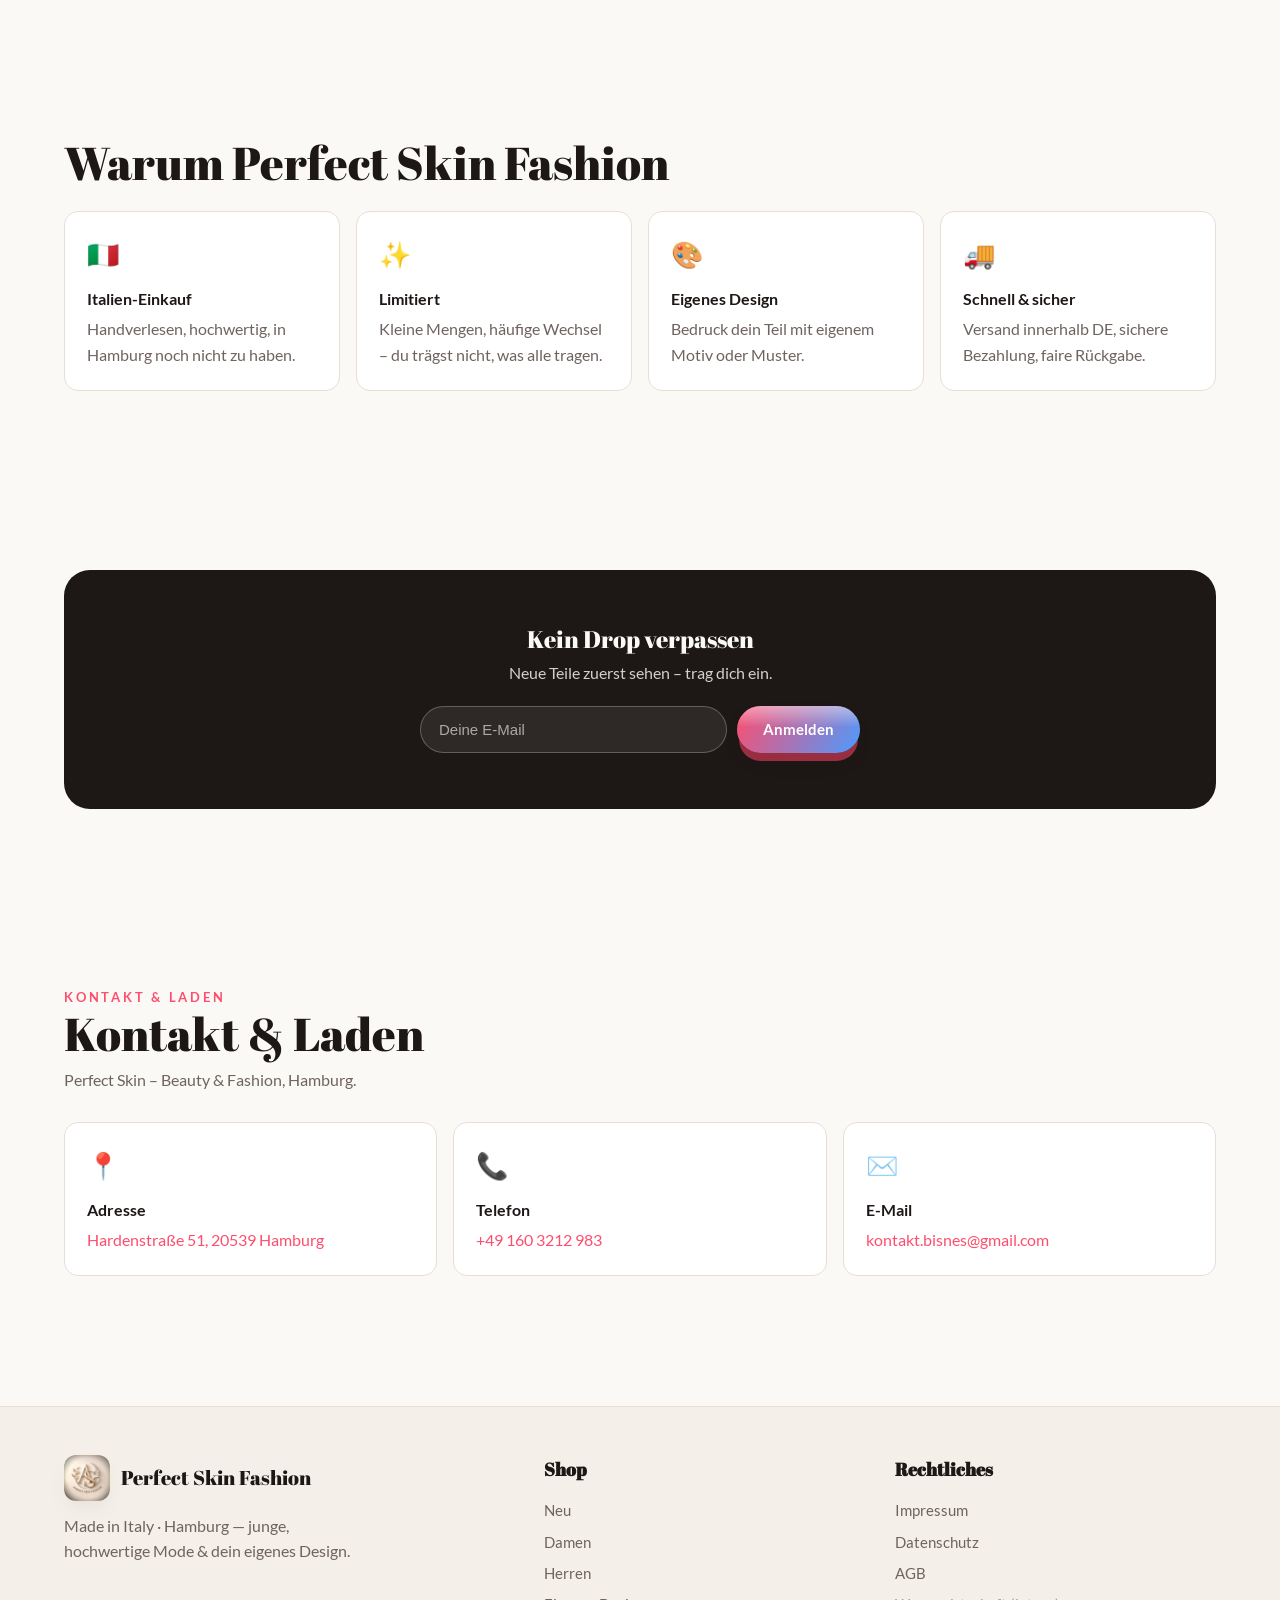
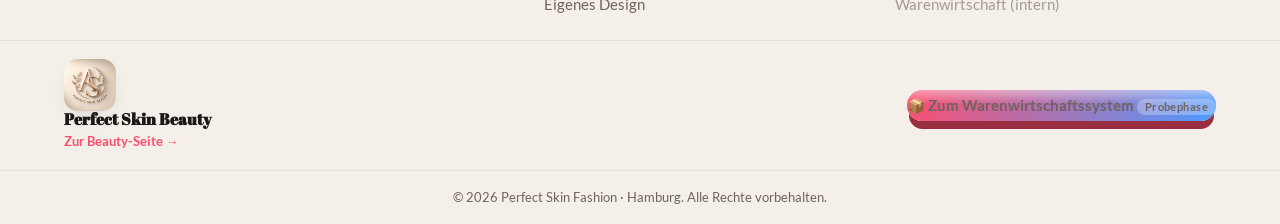
==== commit 256b639d: "Footer: Beauty-Logo-Link zur Beauty-Seite + Warenwirtschaft-Button - Unten im Shop ein Link mit dem " ====
--- a/index.html
+++ b/index.html
@@ -56,6 +56,9 @@
         <button class="pill pill--swatch theme-btn" data-theme-pick="neon"><i style="background:#0d0b1a"></i><i style="background:#ff2ec4"></i>Neon</button>
         <button class="pill pill--swatch theme-btn" data-theme-pick="pastel"><i style="background:#fff7fb"></i><i style="background:#ff86b3"></i>Pastell</button>
         <button class="pill pill--swatch theme-btn" data-theme-pick="mono"><i style="background:#fff"></i><i style="background:#111"></i>Mono</button>
+        <button class="pill pill--swatch theme-btn" data-theme-pick="holo"><i style="background:#c9a0ff"></i><i style="background:#2fd3cf"></i>Holo</button>
+        <button class="pill pill--swatch theme-btn" data-theme-pick="sunset"><i style="background:#241521"></i><i style="background:#ff6f61"></i>Sunset</button>
+        <button class="pill pill--swatch theme-btn" data-theme-pick="aqua"><i style="background:#eefbfb"></i><i style="background:#12b3b3"></i>Aqua</button>
         <button class="pill" id="hard-reload" title="Hard Reload">⟳</button>
       </div>
     </div>
@@ -251,6 +254,13 @@
         <a href="warehouse.html" data-i18n="warehouse" style="opacity:.6">Warenwirtschaft (intern)</a>
       </div>
     </div>
+    <div class="footer__extra">
+      <a class="beauty-link" href="https://lausiklauskn-png.github.io/Perfect-Skin-Beauty/" target="_blank" rel="noopener">
+        <img src="assets/logo-beauty-96.png" srcset="assets/logo-beauty-96.png 1x, assets/logo-beauty-192.png 2x" alt="Perfect Skin Beauty" width="52" height="52">
+        <span><b>Perfect Skin Beauty</b><small data-i18n="ft_beauty_go">Zur Beauty-Seite →</small></span>
+      </a>
+      <a class="btn3d" href="warehouse.html"><span>📦</span> <span data-i18n="ft_wws">Zum Warenwirtschaftssystem</span> <small class="wws-note" data-i18n="ft_wws_note">Probephase</small></a>
+    </div>
     <div class="footer__bottom"><span data-i18n="ft_copy">© 2026 Perfect Skin Fashion · Hamburg. Alle Rechte vorbehalten.</span></div>
   </footer>
 
@@ -268,6 +278,12 @@
   <!-- ===== PRODUKT-MODAL ===== -->
   <div class="modal" id="modal" aria-label="Produkt"><div class="modal__card"></div></div>
 
+  <!-- ===== VOLLBILD-LIGHTBOX ===== -->
+  <div class="lightbox" id="lightbox">
+    <button class="lightbox__close" data-lbclose aria-label="close">&times;</button>
+    <div class="lightbox__media" id="lb-media"></div>
+  </div>
+
   <script src="app.js"></script>
 </body>
 </html>
--- a/styles.css
+++ b/styles.css
@@ -16,7 +16,11 @@
 @font-face{font-family:"Abril Fatface";font-style:normal;font-weight:400;font-display:swap;
   src:url("assets/fonts/AbrilFatface-400-latin.woff2") format("woff2");}
 @font-face{font-family:"Prata";font-style:normal;font-weight:400;font-display:swap;
-  src:url("assets/fonts/Prata-400-cyrillic.woff2") format("woff2");}
+  src:url("assets/fonts/Prata-400-latin.woff2") format("woff2");}
+@font-face{font-family:"Open Sans";font-style:normal;font-weight:400;font-display:swap;
+  src:url("assets/fonts/OpenSans-400-latin.woff2") format("woff2");}
+@font-face{font-family:"Open Sans";font-style:normal;font-weight:700;font-display:swap;
+  src:url("assets/fonts/OpenSans-700-latin.woff2") format("woff2");}
 
 /* ===================== THEMES (Farbwelten) ===================== */
 :root{
@@ -173,7 +177,9 @@
   background:var(--grad);color:var(--accent-ink);font-family:var(--font-head);font-size:17px;
   box-shadow:var(--shadow-sm)}
 .logo__img{width:46px;height:46px;border-radius:12px;flex:none;object-fit:cover;
-  background:#f2ece4;box-shadow:var(--shadow-sm)}
+  background:#f2ece4;box-shadow:var(--shadow-sm);cursor:pointer;transform-origin:left center;
+  transition:transform .28s cubic-bezier(.2,.8,.2,1),box-shadow .28s}
+.logo__img:hover{transform:scale(1.9);z-index:40;position:relative;box-shadow:0 16px 40px -12px rgba(0,0,0,.5)}
 .intro__logo{width:clamp(96px,20vw,150px);height:auto;border-radius:22px;margin:0 auto 18px;
   box-shadow:0 20px 50px -20px rgba(0,0,0,.4);display:block}
 .logo__title{font-family:var(--font-head);font-size:20px;color:var(--ink);line-height:1}
@@ -367,6 +373,21 @@
 .footer a:hover{color:var(--accent)}
 .footer__bottom{border-top:1px solid var(--line);padding:16px var(--pad-x);text-align:center;font-size:13px;
   max-width:var(--maxw);margin-inline:auto}
+/* Footer-Extra: Beauty-Link + Warenwirtschaft-Button */
+.footer__extra{max-width:var(--maxw);margin-inline:auto;padding:14px var(--pad-x);display:flex;gap:16px;
+  align-items:center;justify-content:space-between;flex-wrap:wrap;border-top:1px solid var(--line)}
+.beauty-link{display:inline-flex;align-items:center;gap:12px;text-decoration:none;color:var(--ink);
+  padding:8px 12px 8px 8px;border-radius:100px;transition:background .2s}
+.beauty-link:hover{background:var(--card)}
+.beauty-link img{width:52px;height:52px;border-radius:14px;object-fit:cover;background:#f2ece4;
+  box-shadow:var(--shadow-sm);transition:transform .28s cubic-bezier(.2,.8,.2,1)}
+.beauty-link:hover img{transform:scale(1.18)}
+.beauty-link b{display:block;font-family:var(--font-head);font-size:16px;color:var(--ink);line-height:1.1}
+.beauty-link small{color:var(--accent);font-weight:700;font-size:12.5px}
+.footer__extra .wws-note{font-weight:700;font-size:10.5px;background:rgba(255,255,255,.28);
+  padding:2px 8px;border-radius:100px;letter-spacing:.04em}
+@media(max-width:560px){.footer__extra{flex-direction:column;align-items:stretch}
+  .footer__extra .btn3d{justify-content:center}}
 
 /* ===================== CART DRAWER ===================== */
 .overlay{position:fixed;inset:0;background:rgba(0,0,0,.5);z-index:150;opacity:0;visibility:hidden;
@@ -454,3 +475,69 @@
 @media(prefers-reduced-motion:reduce){
   *{animation:none!important;transition:none!important}
 }
+
+/* ===================== ZUSÄTZLICHE MODERNE THEMES (beide Seiten) ===================== */
+:root[data-theme="holo"]{
+  --page:#f5f6fc; --section:#ecedfa; --card:#ffffff; --header-bg:rgba(245,246,252,.8);
+  --ink:#20223a; --body:#6b6f8c; --line:#e3e5f4;
+  --accent:#8a7bff; --accent-2:#2fd3cf; --accent-ink:#ffffff;
+  --band-bg:#20223a; --band-text:#f5f6fc;
+  --blob-1:rgba(138,123,255,.20); --blob-2:rgba(47,211,207,.18); --blob-3:rgba(255,140,220,.18);
+  --rainbow:linear-gradient(90deg,#a8e6ff,#c9a0ff,#ffa0e0,#ffd6a0,#a0ffd6,#a8e6ff);
+}
+:root[data-theme="sunset"]{
+  --page:#1a1016; --section:#241521; --card:#2c1a28; --header-bg:rgba(26,16,22,.85);
+  --ink:#ffe9f2; --body:#c9a6b8; --line:#3d2536;
+  --accent:#ff6f61; --accent-2:#ffb347; --accent-ink:#1a1016;
+  --band-bg:#120a10; --band-text:#ffe9f2;
+  --blob-1:rgba(255,111,97,.20); --blob-2:rgba(255,179,71,.16); --blob-3:rgba(255,60,120,.16);
+}
+:root[data-theme="aqua"]{
+  --page:#eefbfb; --section:#e0f4f4; --card:#ffffff; --header-bg:rgba(238,251,251,.82);
+  --ink:#0f2f33; --body:#4f7a7e; --line:#cfe9e9;
+  --accent:#12b3b3; --accent-2:#3a7bd5; --accent-ink:#ffffff;
+  --band-bg:#0f2f33; --band-text:#eefbfb;
+  --blob-1:rgba(18,179,179,.16); --blob-2:rgba(58,123,213,.15); --blob-3:rgba(60,214,180,.14);
+}
+
+/* ===================== SCHRIFT-VARIANTEN V1–V5 (per data-font, umschaltbar) ===================== */
+/* V1 = Standard (Abril Fatface + Lato) — kein data-font nötig */
+:root[data-font="v2"]{ /* Grotesk modern */
+  --font-head:ui-sans-serif,system-ui,"Segoe UI",Roboto,"Helvetica Neue",Arial,sans-serif;
+  --font-body:ui-sans-serif,system-ui,"Segoe UI",Roboto,"Helvetica Neue",Arial,sans-serif;}
+:root[data-font="v2"] h1,:root[data-font="v2"] h2,:root[data-font="v2"] h3{font-weight:800;letter-spacing:-.02em}
+:root[data-font="v3"]{ /* Serif chic */
+  --font-head:"Prata",Georgia,serif; --font-body:"Lato","Helvetica Neue",Arial,sans-serif;}
+:root[data-font="v4"]{ /* Mono / Tech */
+  --font-head:ui-monospace,"SF Mono",Menlo,Consolas,monospace; --font-body:"Lato","Helvetica Neue",Arial,sans-serif;}
+:root[data-font="v4"] h1,:root[data-font="v4"] h2,:root[data-font="v4"] h3{letter-spacing:-.03em;text-transform:uppercase}
+:root[data-font="v5"]{ /* Bold Sans */
+  --font-head:"Open Sans","Lato",Arial,sans-serif; --font-body:"Open Sans","Lato",Arial,sans-serif;}
+:root[data-font="v5"] h1,:root[data-font="v5"] h2,:root[data-font="v5"] h3{font-weight:800;letter-spacing:.01em}
+
+/* ===================== HOLOGRAMM-LOOK (Alternative zum Regenbogen) ===================== */
+.holo-frame{position:fixed;inset:0;z-index:60;pointer-events:none;border:7px solid transparent;
+  border-image:conic-gradient(from 0deg,#a8e6ff,#c9a0ff,#ffa0e0,#ffd6a0,#a0ffd6,#8ad0ff,#a8e6ff) 1;
+  animation:holoshift 9s linear infinite;opacity:.85}
+@keyframes holoshift{to{filter:hue-rotate(360deg)}}
+.holo-orb{position:fixed;left:50%;top:34%;width:min(74vw,540px);aspect-ratio:1;transform:translate(-50%,-50%);
+  z-index:0;pointer-events:none;border-radius:50%;filter:blur(34px);opacity:.34;
+  background:conic-gradient(from 0deg,#a8e6ff,#c9a0ff,#ffa0e0,#ffd6a0,#a0ffd6,#8ad0ff,#a8e6ff);
+  animation:holospin 20s linear infinite}
+@keyframes holospin{to{transform:translate(-50%,-50%) rotate(360deg)}}
+
+/* ===================== VOLLBILD-LIGHTBOX (Bild/Video) ===================== */
+.lightbox{position:fixed;inset:0;z-index:200;background:rgba(8,6,14,.94);display:grid;place-items:center;
+  opacity:0;visibility:hidden;transition:.3s}
+.lightbox.on{opacity:1;visibility:visible}
+.lightbox__media{max-width:100vw;max-height:100vh}
+.lightbox__media img,.lightbox__media video{max-width:100vw;max-height:100vh;object-fit:contain;display:block}
+.lightbox__close{position:fixed;top:16px;right:16px;z-index:3;width:46px;height:46px;border-radius:50%;
+  background:rgba(255,255,255,.92);color:#111;font-size:24px;border:0;cursor:pointer}
+.lightbox__bar{position:fixed;left:50%;bottom:20px;transform:translateX(-50%);z-index:3;display:flex;gap:14px;
+  align-items:center;background:rgba(0,0,0,.5);backdrop-filter:blur(10px);padding:10px 18px;border-radius:100px;
+  color:#fff;flex-wrap:wrap;justify-content:center;max-width:94vw}
+.lightbox__bar b{font-size:15px;color:#fff}
+.lightbox__bar .lb-sw{display:flex;gap:6px}
+.lightbox__bar .lb-sw span{width:20px;height:20px;border-radius:50%;box-shadow:inset 0 0 0 1px rgba(255,255,255,.4);cursor:pointer}
+.lightbox__bar .lb-sw span.sel{box-shadow:0 0 0 2px #000,0 0 0 3.5px #fff}
